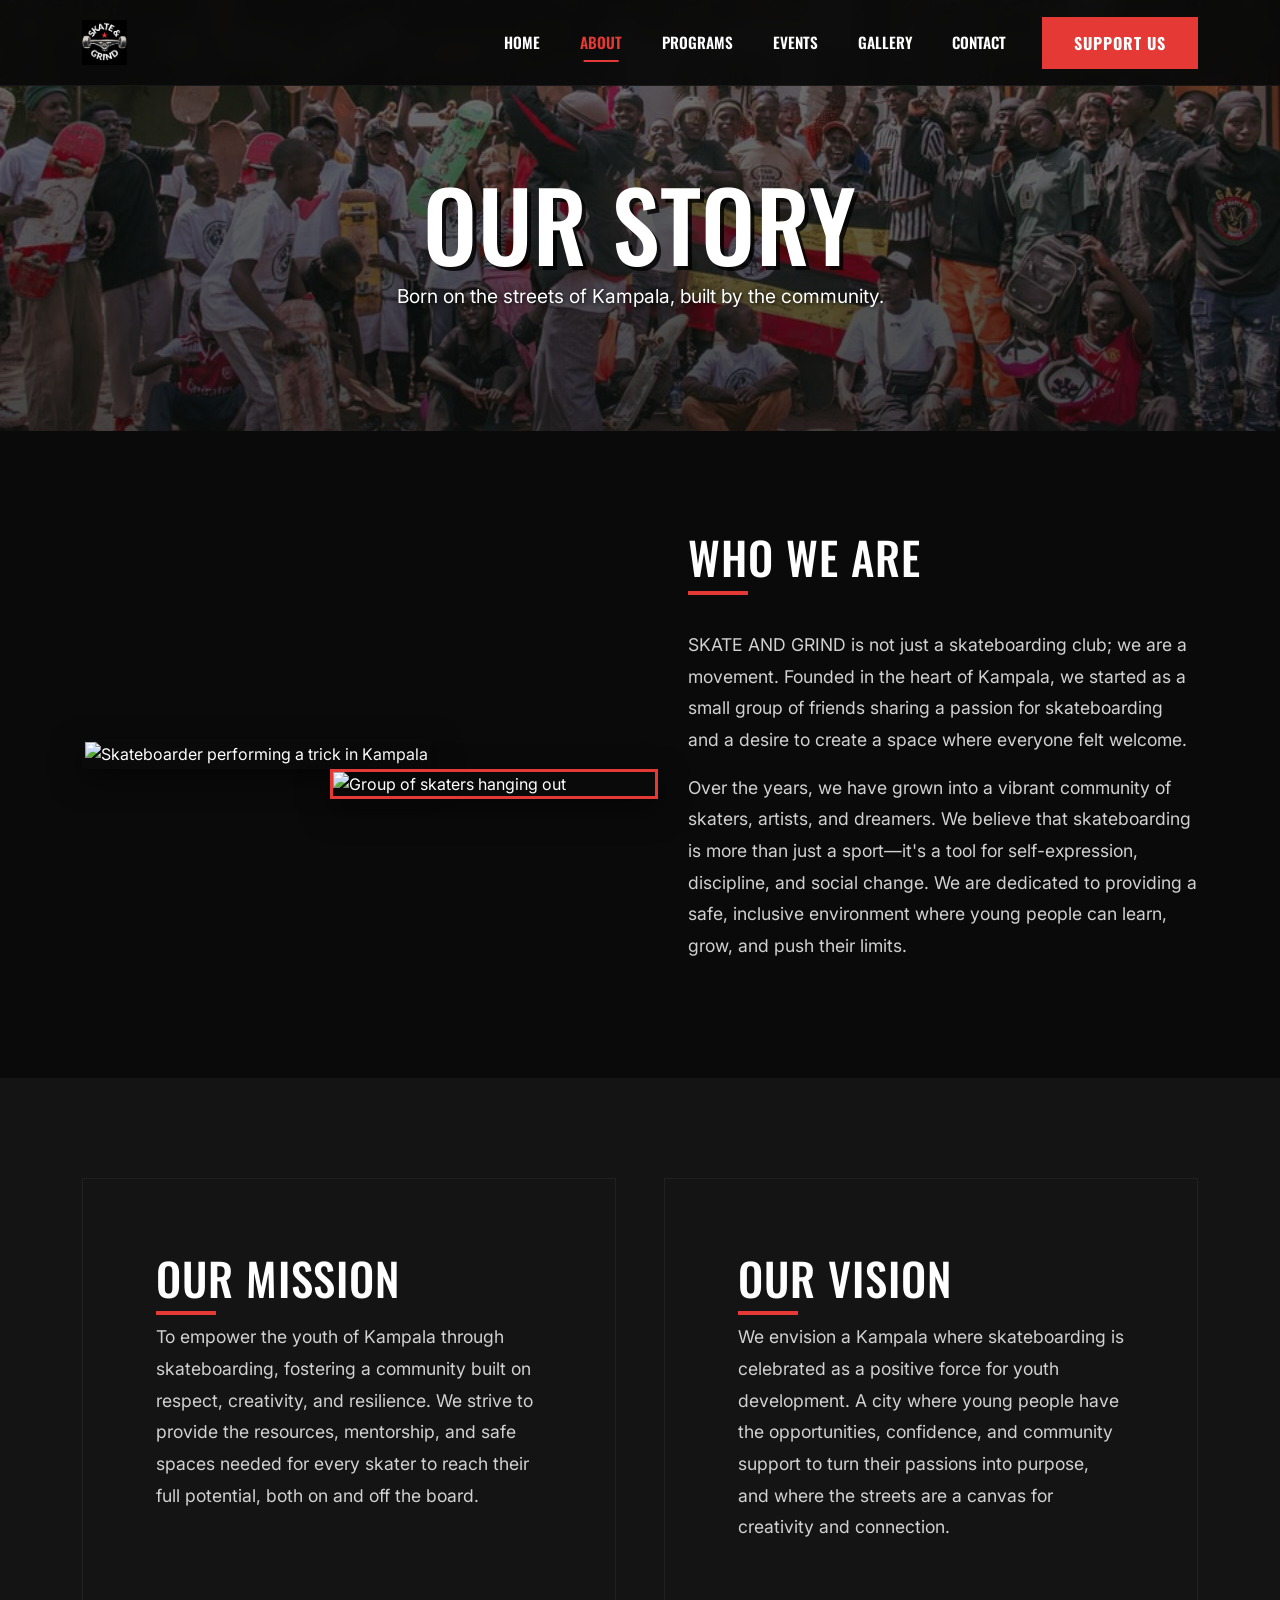
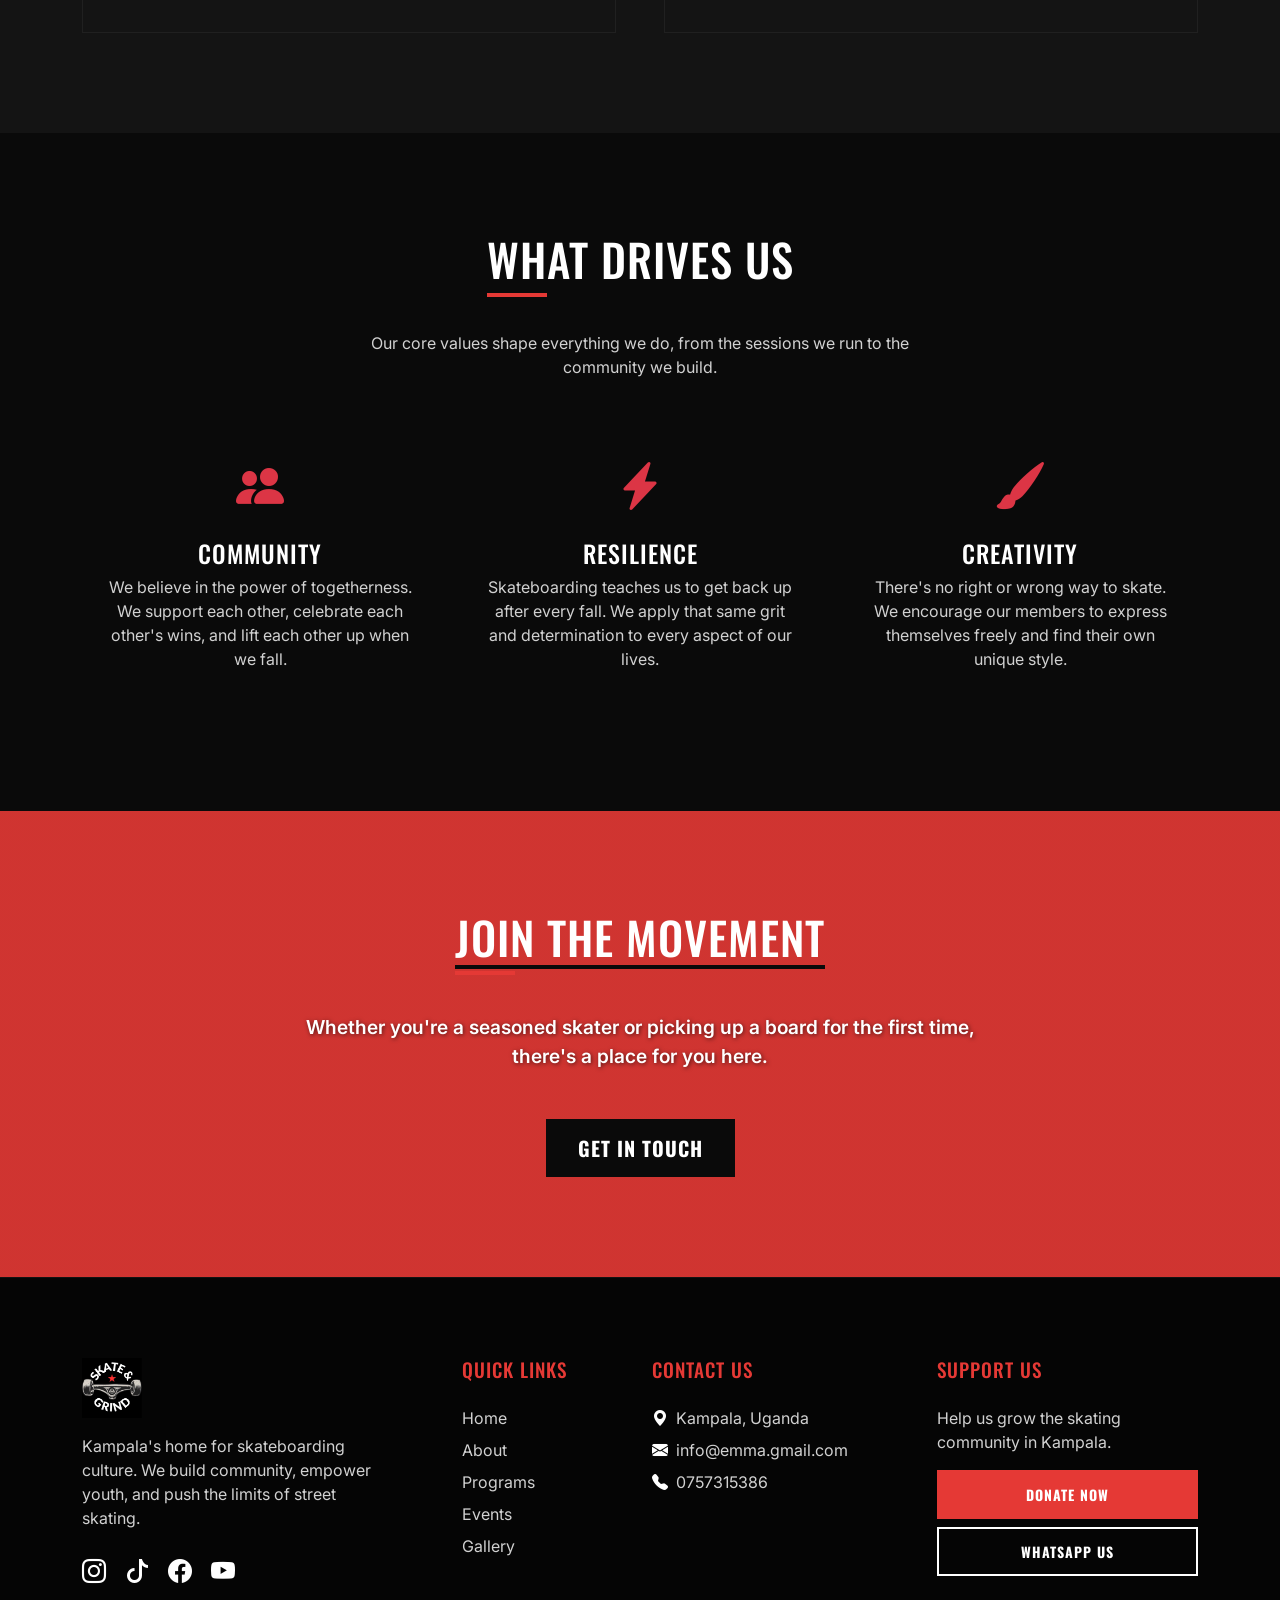
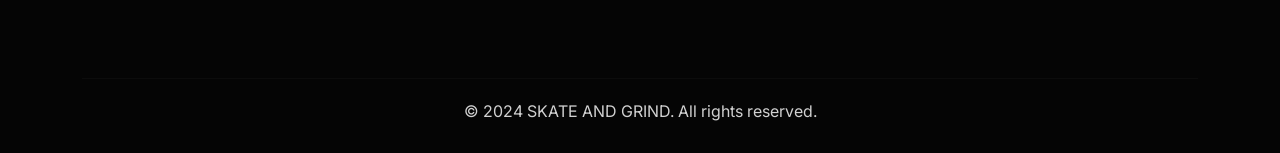
==== about.html @ 3b4def82 "Initial website upload" ====
<!DOCTYPE html>
<html lang="en">
<head>
    <meta charset="UTF-8">
    <meta name="viewport" content="width=device-width, initial-scale=1.0">
    <title>About Us | SKATE AND GRIND</title>
    <meta name="description" content="Learn about SKATE AND GRIND, Kampala's premier skateboarding organisation. Discover our story, mission, vision, and our commitment to empowering youth.">
    
    <!-- Favicon (Web Icon) -->
    <link rel="icon" type="image/png" href="images/logo.png">
    <link rel="apple-touch-icon" href="images/logo.png">
    
    <!-- Bootstrap 5 CSS -->
    <link href="https://cdn.jsdelivr.net/npm/bootstrap@5.3.0/dist/css/bootstrap.min.css" rel="stylesheet">
    <!-- Bootstrap Icons -->
    <link rel="stylesheet" href="https://cdn.jsdelivr.net/npm/bootstrap-icons@1.10.5/font/bootstrap-icons.css">
    <!-- Custom CSS -->
    <link rel="stylesheet" href="css/style.css">
</head>
<body>

    <!-- NAVIGATION BAR -->
    <nav class="navbar navbar-expand-lg fixed-top">
        <div class="container">
            <a class="navbar-brand" href="index.html">
                <img src="images/logo.png" alt="SKATE AND GRIND Logo">
            </a>
            <button class="navbar-toggler bg-light" type="button" data-bs-toggle="collapse" data-bs-target="#navbarNav">
                <span class="navbar-toggler-icon"></span>
            </button>
            <div class="collapse navbar-collapse" id="navbarNav">
                <ul class="navbar-nav ms-auto align-items-center">
                    <li class="nav-item"><a class="nav-link" href="index.html">Home</a></li>
                    <li class="nav-item"><a class="nav-link active" href="about.html">About</a></li>
                    <li class="nav-item"><a class="nav-link" href="programs.html">Programs</a></li>
                    <li class="nav-item"><a class="nav-link" href="events.html">Events</a></li>
                    <li class="nav-item"><a class="nav-link" href="gallery.html">Gallery</a></li>
                    <li class="nav-item"><a class="nav-link" href="contact.html">Contact</a></li>
                    <li class="nav-item ms-lg-3">
                        <a class="btn btn-skate" href="support.html">Support Us</a>
                    </li>
                </ul>
            </div>
        </div>
    </nav>

    <!-- PAGE HEADER -->
    <section class="section-padding" style="padding-top: 180px; padding-bottom: 120px; background: linear-gradient(rgba(10, 10, 10, 0.55), rgba(10, 10, 10, 0.75)), url('../images/hero-bg.jpg') center/cover no-repeat;">
        <div class="container text-center">
            <h1 class="hero-title" style="font-size: clamp(3rem, 8vw, 6rem); margin-bottom: 0;">Our Story</h1>
            <p class="text-white mt-3" style="font-size: 1.2rem; max-width: 700px; margin: 0 auto; text-shadow: 1px 1px 5px rgba(0,0,0,0.9);">Born on the streets of Kampala, built by the community.</p>
        </div>
    </section>

    <!-- STORY SECTION -->
    <section class="section-padding">
        <div class="container">
            <div class="row align-items-center">
                <div class="col-lg-6 mb-5 mb-lg-0 reveal-left">
                    <div class="img-collage">
                        <img src="https://images.unsplash.com/photo-1520045892732-304bc3ac5d8e?q=80&w=800&auto=format&fit=crop" alt="Skateboarder performing a trick in Kampala" class="img-fluid w-100">
                        <img src="https://images.unsplash.com/photo-1564982752979-3f7bc974d29a?q=80&w=600&auto=format&fit=crop" alt="Group of skaters hanging out" class="img-fluid img-2">
                    </div>
                </div>
                <div class="col-lg-6 ps-lg-5 mt-5 mt-lg-0 reveal-right">
                    <h2 class="section-title">Who We Are</h2>
                    <p class="text-muted mt-4" style="font-size: 1.1rem; line-height: 1.8;">
                        SKATE AND GRIND is not just a skateboarding club; we are a movement. Founded in the heart of Kampala, we started as a small group of friends sharing a passion for skateboarding and a desire to create a space where everyone felt welcome. 
                    </p>
                    <p class="text-muted" style="font-size: 1.1rem; line-height: 1.8;">
                        Over the years, we have grown into a vibrant community of skaters, artists, and dreamers. We believe that skateboarding is more than just a sport—it's a tool for self-expression, discipline, and social change. We are dedicated to providing a safe, inclusive environment where young people can learn, grow, and push their limits.
                    </p>
                </div>
            </div>
        </div>
    </section>

    <!-- MISSION & VISION -->
    <section class="section-padding" style="background-color: var(--secondary-black);">
        <div class="container">
            <div class="row g-5 stagger">
                <div class="col-md-6">
                    <div class="card skate-card h-100 p-4 p-lg-5">
                        <div class="card-body">
                            <h3 class="text-white mb-3 section-title d-inline-block">Our Mission</h3>
                            <p class="text-muted" style="font-size: 1.1rem; line-height: 1.8;">
                                To empower the youth of Kampala through skateboarding, fostering a community built on respect, creativity, and resilience. We strive to provide the resources, mentorship, and safe spaces needed for every skater to reach their full potential, both on and off the board.
                            </p>
                        </div>
                    </div>
                </div>
                <div class="col-md-6">
                    <div class="card skate-card h-100 p-4 p-lg-5">
                        <div class="card-body">
                            <h3 class="text-white mb-3 section-title d-inline-block">Our Vision</h3>
                            <p class="text-muted" style="font-size: 1.1rem; line-height: 1.8;">
                                We envision a Kampala where skateboarding is celebrated as a positive force for youth development. A city where young people have the opportunities, confidence, and community support to turn their passions into purpose, and where the streets are a canvas for creativity and connection.
                            </p>
                        </div>
                    </div>
                </div>
            </div>
        </div>
    </section>

    <!-- VALUES SECTION -->
    <section class="section-padding">
        <div class="container">
            <div class="text-center mb-5 reveal">
                <h2 class="section-title d-inline-block">What Drives Us</h2>
                <p class="text-muted mt-4 mx-auto" style="max-width: 600px;">Our core values shape everything we do, from the sessions we run to the community we build.</p>
            </div>
            <div class="row g-4 stagger">
                <div class="col-md-4 text-center">
                    <div class="p-4">
                        <i class="bi bi-people-fill text-danger" style="font-size: 3rem;"></i>
                        <h4 class="mt-3 text-white">Community</h4>
                        <p class="text-muted">We believe in the power of togetherness. We support each other, celebrate each other's wins, and lift each other up when we fall.</p>
                    </div>
                </div>
                <div class="col-md-4 text-center">
                    <div class="p-4">
                        <i class="bi bi-lightning-charge-fill text-danger" style="font-size: 3rem;"></i>
                        <h4 class="mt-3 text-white">Resilience</h4>
                        <p class="text-muted">Skateboarding teaches us to get back up after every fall. We apply that same grit and determination to every aspect of our lives.</p>
                    </div>
                </div>
                <div class="col-md-4 text-center">
                    <div class="p-4">
                        <i class="bi bi-brush-fill text-danger" style="font-size: 3rem;"></i>
                        <h4 class="mt-3 text-white">Creativity</h4>
                        <p class="text-muted">There's no right or wrong way to skate. We encourage our members to express themselves freely and find their own unique style.</p>
                    </div>
                </div>
            </div>
        </div>
    </section>

    <!-- CALL TO ACTION -->
    <section class="section-padding text-center" style="background: linear-gradient(rgba(229, 57, 53, 0.9), rgba(229, 57, 53, 0.9)), url('https://images.unsplash.com/photo-1564982752979-3f7bc974d29a?q=80&w=1920&auto=format&fit=crop') center/cover fixed no-repeat;">
        <div class="container position-relative">
            <div class="row justify-content-center">
                <div class="col-lg-8 reveal-zoom">
                    <h2 class="section-title d-inline-block text-white" style="border-bottom: 4px solid var(--primary-black);">Join the Movement</h2>
                    <p class="text-white mt-4 mb-5" style="font-size: 1.2rem; font-weight: 600; text-shadow: 1px 1px 4px rgba(0,0,0,0.6);">Whether you're a seasoned skater or picking up a board for the first time, there's a place for you here.</p>
                    <a href="contact.html" class="btn btn-skate btn-lg" style="background: var(--primary-black); border-color: var(--primary-black);">Get in Touch</a>
                </div>
            </div>
        </div>
    </section>

    <!-- FOOTER -->
    <footer>
        <div class="container">
            <div class="row">
                <div class="col-lg-4 mb-5">
                    <img src="images/logo.png" alt="SKATE AND GRIND Logo" style="max-height: 60px;" class="mb-3">
                    <p class="text-muted pe-lg-5">Kampala's home for skateboarding culture. We build community, empower youth, and push the limits of street skating.</p>
                    <div class="mt-4">
                        <a href="#" class="social-icon" aria-label="Instagram"><i class="bi bi-instagram"></i></a>
                        <a href="#" class="social-icon" aria-label="TikTok"><i class="bi bi-tiktok"></i></a>
                        <a href="#" class="social-icon" aria-label="Facebook"><i class="bi bi-facebook"></i></a>
                        <a href="#" class="social-icon" aria-label="YouTube"><i class="bi bi-youtube"></i></a>
                    </div>
                </div>
                <div class="col-lg-2 col-md-4 mb-4">
                    <h5>Quick Links</h5>
                    <ul class="list-unstyled">
                        <li class="mb-2"><a href="index.html">Home</a></li>
                        <li class="mb-2"><a href="about.html">About</a></li>
                        <li class="mb-2"><a href="programs.html">Programs</a></li>
                        <li class="mb-2"><a href="events.html">Events</a></li>
                        <li class="mb-2"><a href="gallery.html">Gallery</a></li>
                    </ul>
                </div>
                <div class="col-lg-3 col-md-4 mb-4">
                    <h5>Contact Us</h5>
                    <ul class="list-unstyled text-muted">
                        <li class="mb-2"><i class="bi bi-geo-alt-fill me-2 text-white"></i>Kampala, Uganda</li>
                        <li class="mb-2"><i class="bi bi-envelope-fill me-2 text-white"></i>info@emma.gmail.com</li>
                        <li class="mb-2"><i class="bi bi-telephone-fill me-2 text-white"></i>0757315386</li>
                    </ul>
                </div>
                <div class="col-lg-3 col-md-4 mb-4">
                    <h5>Support Us</h5>
                    <p class="text-muted">Help us grow the skating community in Kampala.</p>
                    <a href="support.html" class="btn btn-skate btn-sm w-100 mb-2">Donate Now</a>
                    <a href="https://wa.me/256757315386" class="btn btn-outline-skate btn-sm w-100" target="_blank">WhatsApp Us</a>
                </div>
            </div>
            <hr style="border-color: rgba(255,255,255,0.1); margin-top: 40px; margin-bottom: 20px;">
            <div class="text-center text-muted">
                <p class="mb-0">&copy; 2024 SKATE AND GRIND. All rights reserved.</p>
            </div>
        </div>
    </footer>

    <!-- BACK TO TOP BUTTON -->
    <button id="backToTop" aria-label="Back to top">
        <i class="bi bi-arrow-up"></i>
    </button>

    <!-- Bootstrap 5 JS Bundle -->
    <script src="https://cdn.jsdelivr.net/npm/bootstrap@5.3.0/dist/js/bootstrap.bundle.min.js"></script>
    <!-- Custom JS -->
    <script src="js/script.js"></script>
</body>
</html>
---- css/style.css ----
/* css/style.css */
@import url('https://fonts.googleapis.com/css2?family=Oswald:wght@500;700&family=Inter:wght@400;600&display=swap');

:root {
    --primary-black: #0A0A0A;
    --secondary-black: #141414;
    --primary-white: #FFFFFF;
    --accent-red: #E53935;
    --text-grey: #D1D1D1; /* Brightened from #A0A0A0 for better readability */
}

body {
    background-color: var(--primary-black);
    color: var(--primary-white);
    font-family: 'Inter', sans-serif;
    overflow-x: hidden;
    -webkit-font-smoothing: antialiased;
}

h1, h2, h3, h4, h5, h6, .display-1, .display-2 {
    font-family: 'Oswald', sans-serif;
    text-transform: uppercase;
    letter-spacing: 1px;
}

/* Navbar */
.navbar {
    background-color: rgba(10, 10, 10, 0.95);
    backdrop-filter: blur(10px);
    border-bottom: 1px solid rgba(255, 255, 255, 0.05);
    transition: all 0.3s ease;
    padding: 15px 0;
}
.navbar-brand img {
    max-height: 45px;
}
.nav-link {
    color: var(--primary-white) !important;
    font-weight: 600;
    text-transform: uppercase;
    font-family: 'Oswald', sans-serif;
    margin: 0 12px;
    font-size: 0.95rem;
    transition: color 0.3s ease;
}
.nav-link:hover, .nav-link.active {
    color: var(--accent-red) !important;
}

/* Buttons */
.btn-skate {
    background-color: var(--accent-red);
    color: var(--primary-white);
    font-family: 'Oswald', sans-serif;
    text-transform: uppercase;
    font-weight: 700;
    padding: 12px 30px;
    border-radius: 0;
    border: 2px solid var(--accent-red);
    transition: all 0.3s ease;
    letter-spacing: 1px;
}
.btn-skate:hover {
    background-color: transparent;
    color: var(--accent-red);
    transform: translateY(-2px);
}
.btn-outline-skate {
    background-color: transparent;
    color: var(--primary-white);
    border: 2px solid var(--primary-white);
    font-family: 'Oswald', sans-serif;
    text-transform: uppercase;
    font-weight: 700;
    padding: 12px 30px;
    border-radius: 0;
    transition: all 0.3s ease;
    letter-spacing: 1px;
}
.btn-outline-skate:hover {
    background-color: var(--primary-white);
    color: var(--primary-black);
    transform: translateY(-2px);
}

/* Hero Section */
.hero-section {
    min-height: 100vh;
    display: flex;
    align-items: center;
    position: relative;
    /* ✅ New — balanced, image shows through */
    background: linear-gradient(rgba(10, 10, 10, 0.55), rgba(10, 10, 10, 0.75)), url('../images/hero-bg.jpg') center/cover no-repeat;
    padding-top: 80px;
}
.hero-title {
    font-size: clamp(3.5rem, 12vw, 9rem);
    line-height: 0.9;
    margin-bottom: 20px;
    text-shadow: 4px 4px 0px rgba(0, 0, 0, 0.8); /* Stronger shadow */
}
.hero-title span {
    color: var(--accent-red);
    -webkit-text-stroke: 2px var(--primary-white);
}
.hero-section p {
    text-shadow: 1px 1px 5px rgba(0, 0, 0, 0.9); /* Added shadow for readability */
}

/* Marquee Ticker */
.marquee {
    background-color: var(--accent-red);
    color: var(--primary-white);
    padding: 15px 0;
    overflow: hidden;
    white-space: nowrap;
    font-family: 'Oswald', sans-serif;
    font-size: 1.5rem;
    text-transform: uppercase;
    font-weight: 700;
    border-top: 2px solid var(--primary-white);
    border-bottom: 2px solid var(--primary-white);
}
.marquee-content {
    display: inline-block;
    animation: marquee 20s linear infinite;
}
.marquee-content span {
    margin: 0 30px;
}
@keyframes marquee {
    0% { transform: translateX(0); }
    100% { transform: translateX(-50%); }
}

/* Section Styling */
.section-padding {
    padding: 100px 0;
}
.section-title {
    font-size: 2.8rem;
    margin-bottom: 20px;
    position: relative;
    display: inline-block;
}
.section-title::after {
    content: '';
    position: absolute;
    bottom: -10px;
    left: 0;
    width: 60px;
    height: 4px;
    background-color: var(--accent-red);
}

/* Override Bootstrap's default muted text for better contrast on dark backgrounds */
.text-muted {
    color: var(--text-grey) !important;
}

/* Cards */
.skate-card {
    background-color: var(--secondary-black);
    border: 1px solid rgba(255, 255, 255, 0.05);
    border-radius: 0;
    transition: all 0.3s ease;
    height: 100%;
    overflow: hidden;
}
.skate-card:hover {
    transform: translateY(-8px);
    border-color: var(--accent-red);
    box-shadow: 0 10px 30px rgba(229, 57, 53, 0.15);
}
.skate-card img {
    border-radius: 0;
    height: 250px;
    object-fit: cover;
    transition: transform 0.5s ease;
}
.skate-card:hover img {
    transform: scale(1.05);
}
.skate-card .card-body {
    padding: 25px;
}

/* Image Collage */
.img-collage {
    position: relative;
}
.img-collage img {
    border: 3px solid var(--primary-black);
    box-shadow: 0 10px 30px rgba(0,0,0,0.5);
}
.img-collage .img-2 {
    position: absolute;
    bottom: -30px;
    right: -30px;
    width: 60%;
    border: 3px solid var(--accent-red);
}

/* Footer */
footer {
    background-color: #050505;
    padding: 80px 0 30px;
    border-top: 1px solid rgba(255, 255, 255, 0.05);
}
footer h5 {
    color: var(--accent-red);
    margin-bottom: 25px;
    font-size: 1.2rem;
}
footer a {
    color: var(--text-grey);
    text-decoration: none;
    transition: color 0.3s ease;
}
footer a:hover {
    color: var(--accent-red);
}
.social-icon {
    font-size: 1.5rem;
    margin-right: 15px;
    color: var(--primary-white);
    transition: all 0.3s ease;
    display: inline-block;
}
.social-icon:hover {
    color: var(--accent-red);
    transform: translateY(-3px);
}

/* Animations */
.fade-in-up {
    animation: fadeInUp 1s ease forwards;
    opacity: 0;
    transform: translateY(30px);
}
@keyframes fadeInUp {
    to {
        opacity: 1;
        transform: translateY(0);
    }
}

/* Mobile Responsiveness for Image Collage */
@media (max-width: 767.98px) {
    .img-collage .img-2 {
        position: relative;
        bottom: auto;
        right: auto;
        width: 100%;
        margin-top: 15px;
        border: 3px solid var(--accent-red);
    }
    .img-collage img {
        margin-bottom: 0;
    }
}

/* Gallery Grid */
.gallery-item {
    position: relative;
    overflow: hidden;
    cursor: pointer;
    border: 1px solid rgba(255, 255, 255, 0.05);
}
.gallery-item img {
    width: 100%;
    height: 300px;
    object-fit: cover;
    transition: transform 0.5s ease;
}
.gallery-item:hover img {
    transform: scale(1.08);
}
.gallery-overlay {
    position: absolute;
    top: 0;
    left: 0;
    width: 100%;
    height: 100%;
    background: linear-gradient(to top, rgba(0,0,0,0.9) 0%, rgba(0,0,0,0) 60%);
    opacity: 0;
    transition: opacity 0.3s ease;
    display: flex;
    align-items: flex-end;
    padding: 20px;
}
.gallery-item:hover .gallery-overlay {
    opacity: 1;
}
.gallery-overlay h5 {
    color: var(--primary-white);
    margin: 0;
    transform: translateY(10px);
    transition: transform 0.3s ease;
}
.gallery-item:hover .gallery-overlay h5 {
    transform: translateY(0);
}

/* Enhanced Lightbox */
#lightboxModal .modal-content {
    background-color: rgba(10, 10, 10, 0.95);
    border: none;
}
#lightboxModal .modal-body {
    display: flex;
    align-items: center;
    justify-content: center;
    min-height: 80vh;
    padding: 20px;
}
#lightboxImage {
    max-width: 100%;
    max-height: 80vh;
    object-fit: contain; /* Prevents stretching or cropping */
    box-shadow: 0 10px 30px rgba(0,0,0,0.8);
    border: 1px solid rgba(255, 255, 255, 0.1);
}
.lightbox-nav-btn {
    background-color: var(--accent-red);
    color: white;
    border: none;
    width: 50px;
    height: 50px;
    border-radius: 50%;
    display: flex;
    align-items: center;
    justify-content: center;
    font-size: 1.5rem;
    cursor: pointer;
    transition: all 0.3s ease;
    position: absolute;
    top: 50%;
    transform: translateY(-50%);
    z-index: 10;
}
.lightbox-nav-btn:hover {
    background-color: white;
    color: var(--accent-red);
}
.lightbox-prev { left: 20px; }
.lightbox-next { right: 20px; }
.lightbox-counter {
    position: absolute;
    bottom: 20px;
    left: 50%;
    transform: translateX(-50%);
    color: white;
    font-family: 'Oswald', sans-serif;
    font-size: 1.2rem;
    background: rgba(0,0,0,0.6);
    padding: 5px 15px;
    border-radius: 20px;
    letter-spacing: 1px;
}
@media (max-width: 768px) {
    .lightbox-nav-btn { width: 40px; height: 40px; font-size: 1.2rem; }
    .lightbox-prev { left: 5px; }
    .lightbox-next { right: 5px; }
}

/* ===== CUSTOM LIGHTBOX (Mobile-First) ===== */
.custom-lightbox {
    position: fixed;
    top: 0;
    left: 0;
    width: 100%;
    height: 100%;
    background: rgba(5, 5, 5, 0.97);
    z-index: 9999;
    display: none;
    align-items: center;
    justify-content: center;
    flex-direction: column;
    padding: 20px;
    opacity: 0;
    transition: opacity 0.25s ease;
    touch-action: pan-y;
}
.custom-lightbox.active {
    display: flex;
    opacity: 1;
}
.custom-lightbox img {
    max-width: 95%;
    max-height: 75vh;
    object-fit: contain;
    box-shadow: 0 10px 40px rgba(0, 0, 0, 0.8);
    transition: opacity 0.3s ease;
    user-select: none;
    -webkit-user-drag: none;
}
.custom-lightbox.loading img {
    opacity: 0.3;
}
.lightbox-spinner {
    position: absolute;
    top: 50%;
    left: 50%;
    transform: translate(-50%, -50%);
    width: 40px;
    height: 40px;
    border: 3px solid rgba(255, 255, 255, 0.2);
    border-top-color: var(--accent-red);
    border-radius: 50%;
    animation: spin 0.8s linear infinite;
    display: none;
}
.custom-lightbox.loading .lightbox-spinner {
    display: block;
}
@keyframes spin {
    to { transform: translate(-50%, -50%) rotate(360deg); }
}
.lightbox-close {
    position: absolute;
    top: 15px;
    right: 15px;
    background: var(--accent-red);
    color: white;
    border: none;
    width: 42px;
    height: 42px;
    font-size: 1.6rem;
    line-height: 1;
    cursor: pointer;
    z-index: 10001;
    display: flex;
    align-items: center;
    justify-content: center;
    transition: background 0.2s;
}
.lightbox-close:hover {
    background: white;
    color: var(--accent-red);
}
.custom-lightbox .lightbox-nav-btn {
    position: absolute;
    top: 50%;
    transform: translateY(-50%);
    background: var(--accent-red);
    color: white;
    border: none;
    width: 45px;
    height: 45px;
    font-size: 1.4rem;
    cursor: pointer;
    z-index: 10000;
    display: flex;
    align-items: center;
    justify-content: center;
    transition: background 0.2s;
}
.custom-lightbox .lightbox-nav-btn:hover {
    background: white;
    color: var(--accent-red);
}
.custom-lightbox .lightbox-prev { left: 10px; }
.custom-lightbox .lightbox-next { right: 10px; }
.lightbox-info {
    position: absolute;
    bottom: 20px;
    left: 0;
    width: 100%;
    text-align: center;
    padding: 0 60px;
    pointer-events: none;
}
.lightbox-info h5 {
    color: white;
    font-family: 'Oswald', sans-serif;
    text-transform: uppercase;
    letter-spacing: 1px;
    margin: 0 0 5px;
    font-size: 1.1rem;
}
.lightbox-counter-text {
    color: var(--accent-red);
    font-family: 'Oswald', sans-serif;
    font-size: 0.9rem;
    letter-spacing: 2px;
}

/* Small phone tweaks */
@media (max-width: 576px) {
    .custom-lightbox img {
        max-width: 100%;
        max-height: 70vh;
    }
    .custom-lightbox .lightbox-nav-btn {
        width: 38px;
        height: 38px;
        font-size: 1.1rem;
    }
    .custom-lightbox .lightbox-prev { left: 5px; }
    .custom-lightbox .lightbox-next { right: 5px; }
    .lightbox-info { bottom: 10px; padding: 0 50px; }
    .lightbox-info h5 { font-size: 0.95rem; }
}

/* ===== GLOBAL OVERFLOW FIX ===== */
html {
    overflow-x: hidden;
    scroll-behavior: smooth;
}
body {
    overflow-x: hidden;
    width: 100%;
    position: relative;
}
img, video, iframe {
    max-width: 100%;
    height: auto;
}

/* Fix the About page image collage on mobile */
@media (max-width: 991.98px) {
    .img-collage {
        margin-bottom: 40px;
        padding-right: 20px;
    }
    .img-collage .img-2 {
        position: relative;
        bottom: auto;
        right: auto;
        width: 100%;
        margin-top: 15px;
        border: 3px solid var(--accent-red);
    }
}

/* Prevent huge hero titles from overflowing on tiny phones */
@media (max-width: 400px) {
    .hero-title {
        font-size: 2.5rem !important;
        word-break: break-word;
    }
    .section-title {
        font-size: 1.8rem;
    }
}

/* Make sure the section title underline doesn't push the layout */
.section-title {
    max-width: 100%;
    word-wrap: break-word;
}

/* Prevent the fixed CTA section backgrounds from overflowing */
.section-padding {
    overflow: hidden;
}

/* ============ SCROLL REVEAL ANIMATIONS ============ */
.reveal {
    opacity: 0;
    transform: translateY(40px);
    transition: opacity 0.8s cubic-bezier(0.25, 0.46, 0.45, 0.94),
                transform 0.8s cubic-bezier(0.25, 0.46, 0.45, 0.94);
    will-change: opacity, transform;
}
.reveal-left {
    opacity: 0;
    transform: translateX(-60px);
    transition: opacity 0.9s ease, transform 0.9s ease;
}
.reveal-right {
    opacity: 0;
    transform: translateX(60px);
    transition: opacity 0.9s ease, transform 0.9s ease;
}
.reveal-zoom {
    opacity: 0;
    transform: scale(0.85);
    transition: opacity 0.8s ease, transform 0.8s ease;
}
.reveal.revealed,
.reveal-left.revealed,
.reveal-right.revealed,
.reveal-zoom.revealed {
    opacity: 1;
    transform: translate(0, 0) scale(1);
}

/* Staggered children */
.stagger > * {
    opacity: 0;
    transform: translateY(30px);
    transition: opacity 0.7s ease, transform 0.7s ease;
}
.stagger.revealed > * {
    opacity: 1;
    transform: translateY(0);
}
.stagger.revealed > *:nth-child(1) { transition-delay: 0.1s; }
.stagger.revealed > *:nth-child(2) { transition-delay: 0.25s; }
.stagger.revealed > *:nth-child(3) { transition-delay: 0.4s; }
.stagger.revealed > *:nth-child(4) { transition-delay: 0.55s; }
.stagger.revealed > *:nth-child(5) { transition-delay: 0.7s; }
.stagger.revealed > *:nth-child(6) { transition-delay: 0.85s; }

/* ============ HERO LOAD ANIMATION ============ */
.hero-section .hero-title {
    opacity: 0;
    transform: translateY(40px);
    animation: heroIn 1s cubic-bezier(0.19, 1, 0.22, 1) 0.2s forwards;
}
.hero-section p {
    opacity: 0;
    transform: translateY(30px);
    animation: heroIn 1s cubic-bezier(0.19, 1, 0.22, 1) 0.5s forwards;
}
.hero-section .d-flex {
    opacity: 0;
    transform: translateY(20px);
    animation: heroIn 1s cubic-bezier(0.19, 1, 0.22, 1) 0.8s forwards;
}
@keyframes heroIn {
    to { opacity: 1; transform: translateY(0); }
}

/* ============ BUTTON SHINE EFFECT ============ */
.btn-skate {
    position: relative;
    overflow: hidden;
}
.btn-skate::after {
    content: '';
    position: absolute;
    top: 0;
    left: -100%;
    width: 100%;
    height: 100%;
    background: linear-gradient(120deg, transparent, rgba(255,255,255,0.4), transparent);
    transition: left 0.6s ease;
}
.btn-skate:hover::after {
    left: 100%;
}

/* ============ SECTION TITLE UNDERLINE ANIMATION ============ */
.section-title::after {
    transition: width 0.6s cubic-bezier(0.25, 0.46, 0.45, 0.94);
    width: 0;
}
.section-title.revealed::after,
.section-title:hover::after {
    width: 60px;
}

/* ============ CARD ENHANCED HOVER ============ */
.skate-card {
    transition: transform 0.4s cubic-bezier(0.25, 0.46, 0.45, 0.94),
                border-color 0.3s ease,
                box-shadow 0.4s ease;
}
.skate-card::before {
    content: '';
    position: absolute;
    top: 0;
    left: 0;
    width: 100%;
    height: 3px;
    background: var(--accent-red);
    transform: scaleX(0);
    transform-origin: left;
    transition: transform 0.4s ease;
}
.skate-card {
    position: relative;
}
.skate-card:hover::before {
    transform: scaleX(1);
}

/* ============ IMAGE COLLAGE FLOAT ============ */
.img-collage img:first-child {
    animation: floatY 6s ease-in-out infinite;
}
.img-collage .img-2 {
    animation: floatY 6s ease-in-out infinite 1s;
}
@keyframes floatY {
    0%, 100% { transform: translateY(0); }
    50% { transform: translateY(-10px); }
}

/* ============ BACK TO TOP BUTTON ============ */
#backToTop {
    position: fixed;
    bottom: 30px;
    right: 30px;
    width: 50px;
    height: 50px;
    background: var(--accent-red);
    color: white;
    border: none;
    font-size: 1.4rem;
    cursor: pointer;
    z-index: 998;
    display: flex;
    align-items: center;
    justify-content: center;
    opacity: 0;
    visibility: hidden;
    transform: translateY(20px);
    transition: all 0.4s ease;
    box-shadow: 0 6px 20px rgba(229, 57, 53, 0.5);
}
#backToTop.show {
    opacity: 1;
    visibility: visible;
    transform: translateY(0);
}
#backToTop:hover {
    background: white;
    color: var(--accent-red);
    transform: translateY(-4px);
}
@media (max-width: 576px) {
    #backToTop {
        bottom: 15px;
        right: 15px;
        width: 42px;
        height: 42px;
        font-size: 1.1rem;
    }
}

/* ============ NAVBAR LINK UNDERLINE ============ */
.navbar .nav-link {
    position: relative;
}
.navbar .nav-link::after {
    content: '';
    position: absolute;
    bottom: 0;
    left: 50%;
    width: 0;
    height: 2px;
    background: var(--accent-red);
    transition: all 0.3s ease;
    transform: translateX(-50%);
}
.navbar .nav-link:hover::after,
.navbar .nav-link.active::after {
    width: 60%;
}

/* ============ MARQUEE PAUSE ON HOVER ============ */
.marquee:hover .marquee-content {
    animation-play-state: paused;
}

/* ============ REDUCED MOTION SUPPORT ============ */
@media (prefers-reduced-motion: reduce) {
    *, *::before, *::after {
        animation-duration: 0.01ms !important;
        animation-iteration-count: 1 !important;
        transition-duration: 0.01ms !important;
    }
    .reveal, .reveal-left, .reveal-right, .reveal-zoom {
        opacity: 1 !important;
        transform: none !important;
    }
}
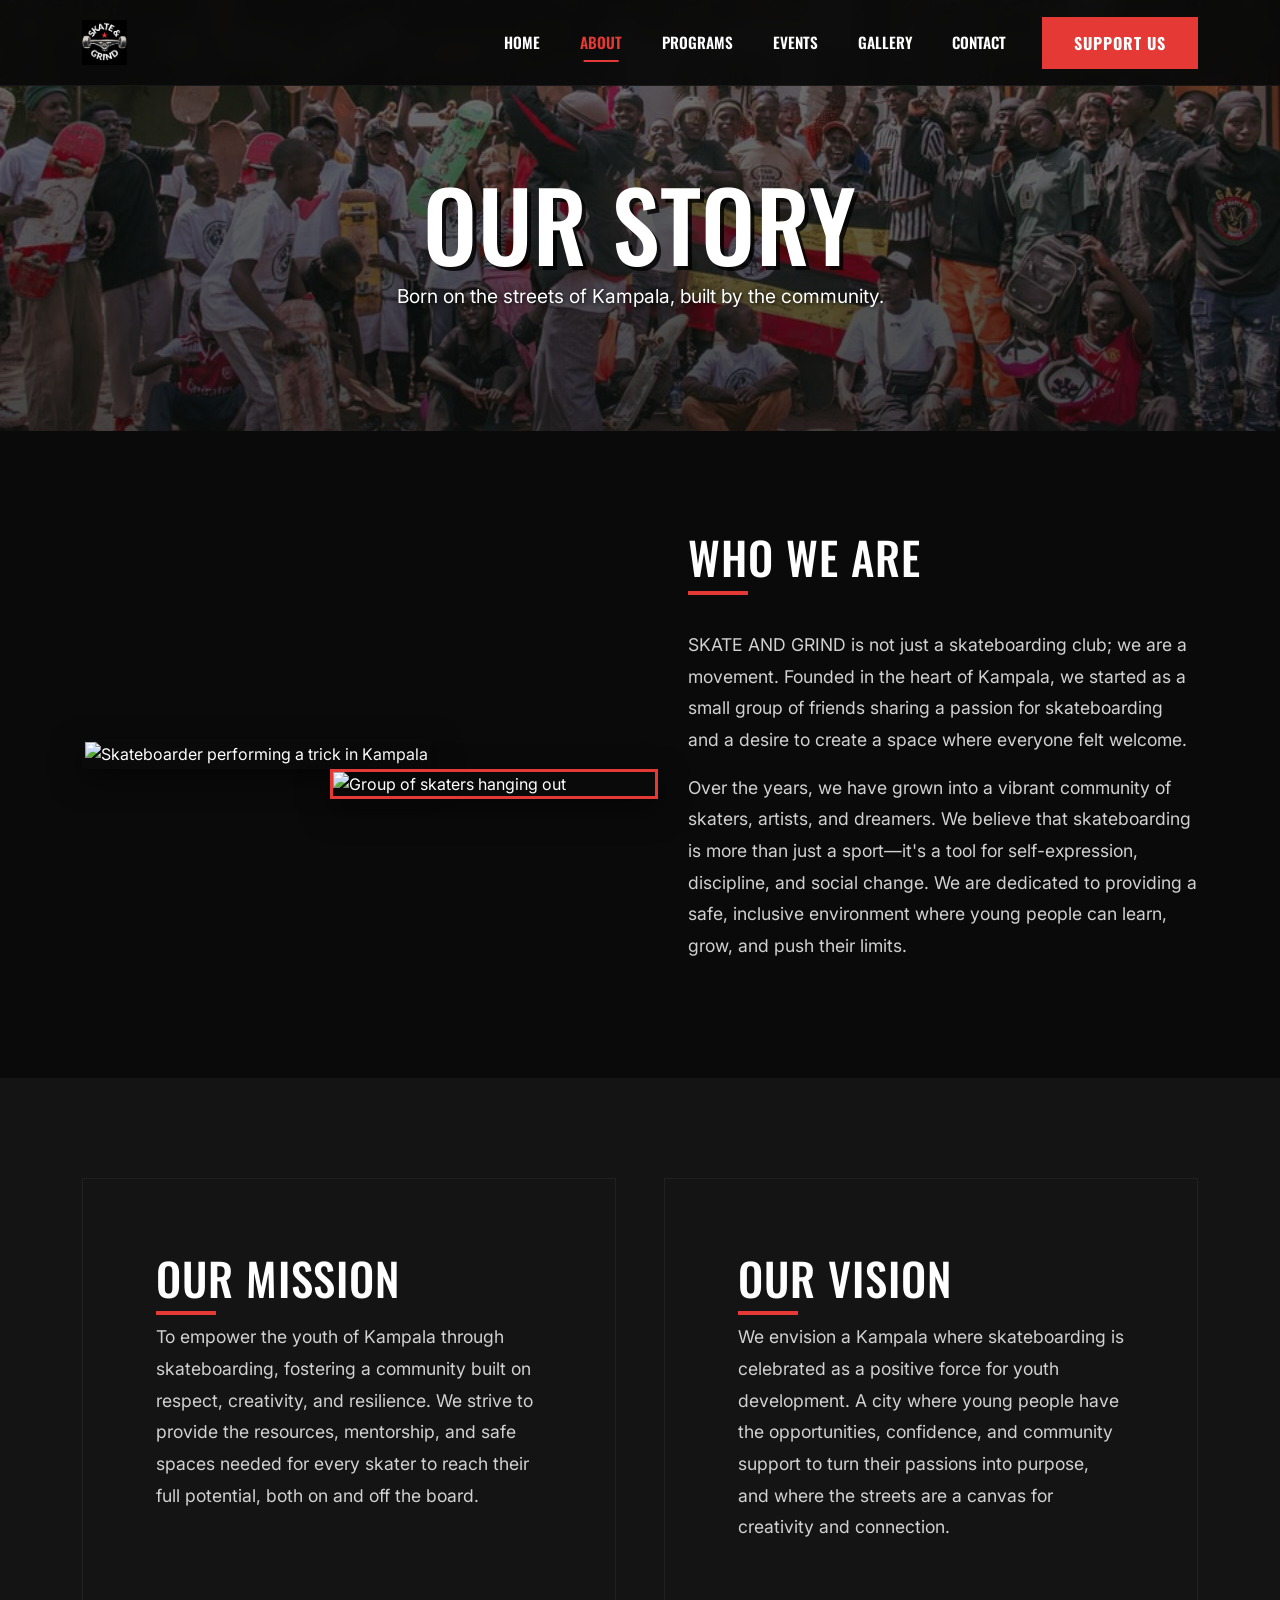
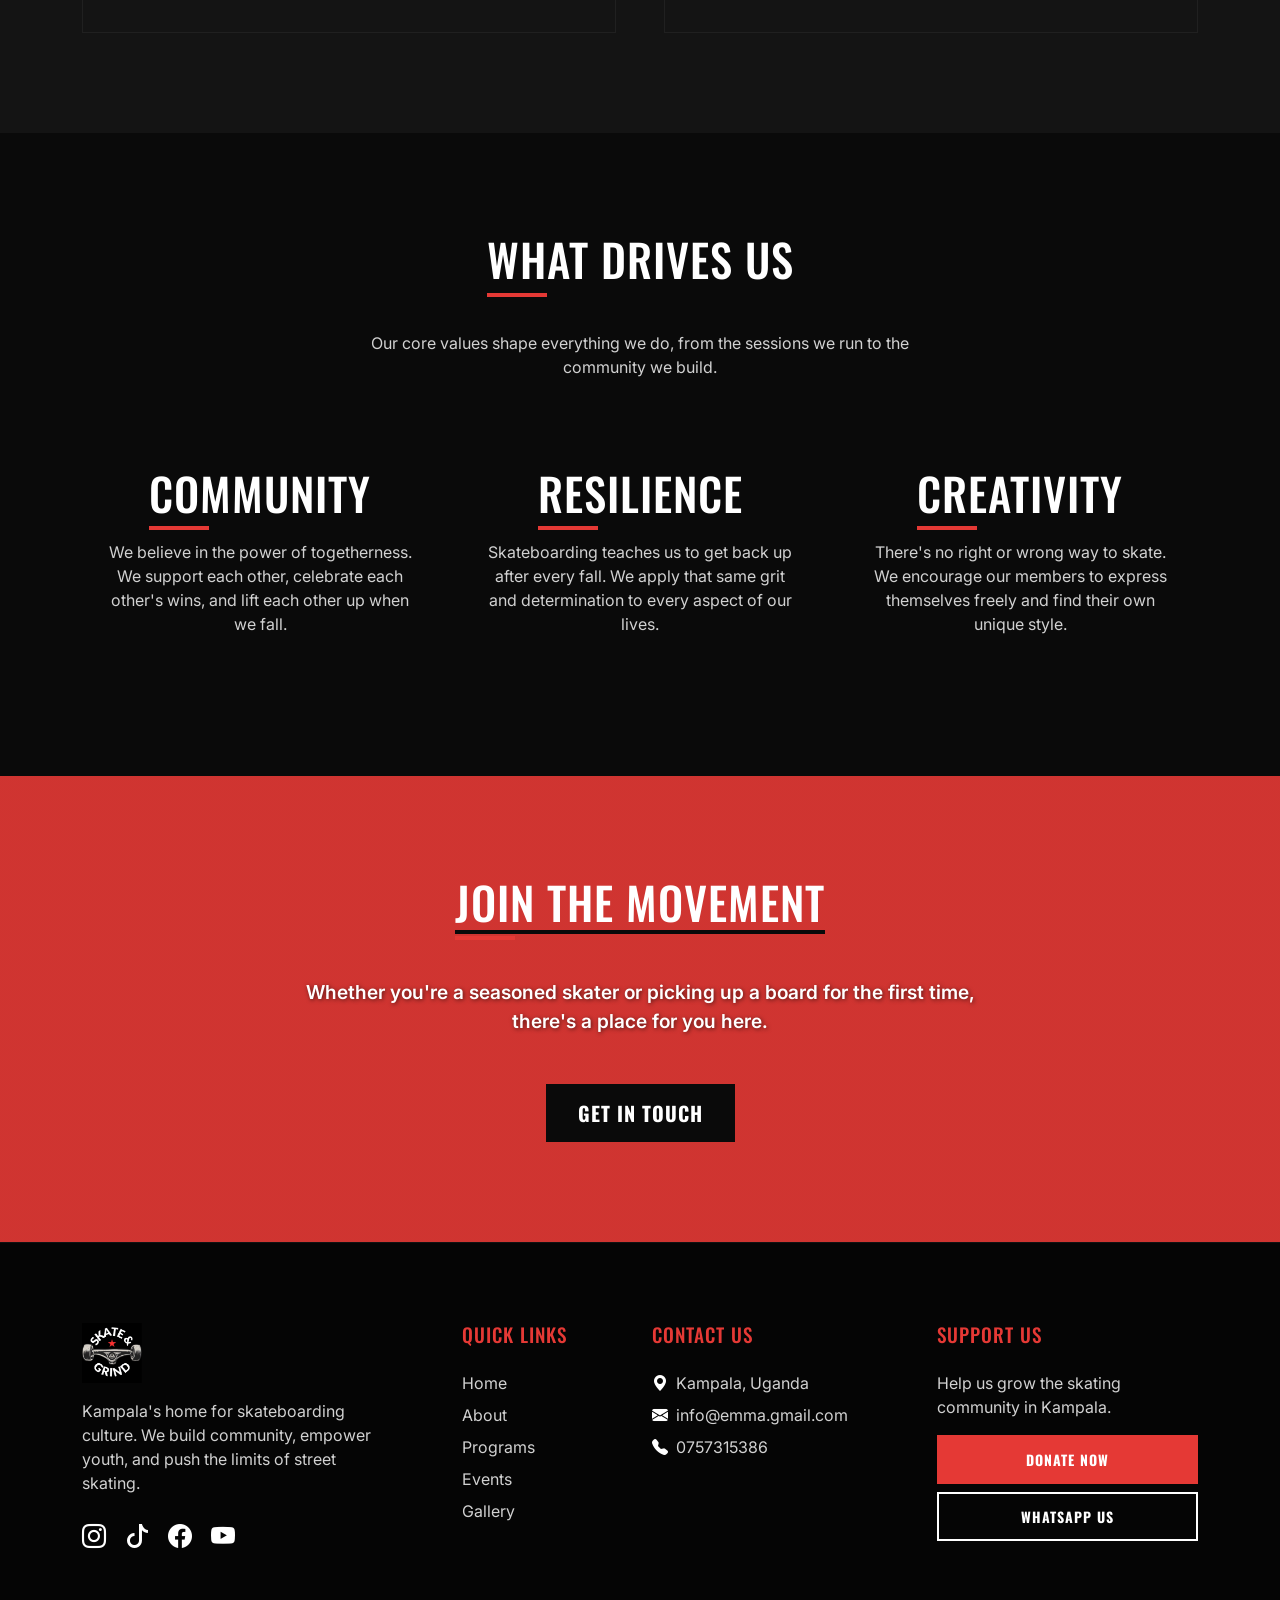
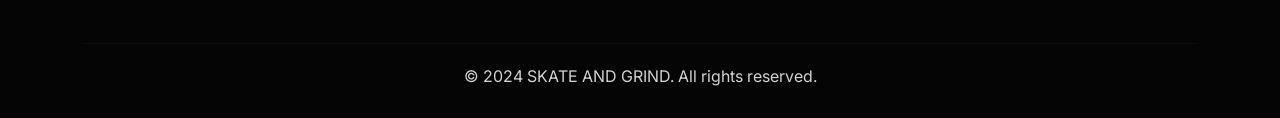
==== commit 2f09e4f8: "look cool" ====
--- a/about.html
+++ b/about.html
@@ -45,7 +45,7 @@
     </nav>
 
     <!-- PAGE HEADER -->
-    <section class="section-padding" style="padding-top: 180px; padding-bottom: 120px; background: linear-gradient(rgba(10, 10, 10, 0.55), rgba(10, 10, 10, 0.75)), url('../images/hero-bg.jpg') center/cover no-repeat;">
+    <section class="section-padding" style="padding-top: 180px; padding-bottom: 120px; background: linear-gradient(rgba(10, 10, 10, 0.55), rgba(10, 10, 10, 0.75)), url('images/hero-bg.jpg') center/cover no-repeat;">
         <div class="container text-center">
             <h1 class="hero-title" style="font-size: clamp(3rem, 8vw, 6rem); margin-bottom: 0;">Our Story</h1>
             <p class="text-white mt-3" style="font-size: 1.2rem; max-width: 700px; margin: 0 auto; text-shadow: 1px 1px 5px rgba(0,0,0,0.9);">Born on the streets of Kampala, built by the community.</p>
@@ -113,22 +113,19 @@
             <div class="row g-4 stagger">
                 <div class="col-md-4 text-center">
                     <div class="p-4">
-                        <i class="bi bi-people-fill text-danger" style="font-size: 3rem;"></i>
-                        <h4 class="mt-3 text-white">Community</h4>
+                        <h4 class="mt-3 text-white section-title d-inline-block">Community</h4>
                         <p class="text-muted">We believe in the power of togetherness. We support each other, celebrate each other's wins, and lift each other up when we fall.</p>
                     </div>
                 </div>
                 <div class="col-md-4 text-center">
                     <div class="p-4">
-                        <i class="bi bi-lightning-charge-fill text-danger" style="font-size: 3rem;"></i>
-                        <h4 class="mt-3 text-white">Resilience</h4>
+                        <h4 class="mt-3 text-white section-title d-inline-block">Resilience</h4>
                         <p class="text-muted">Skateboarding teaches us to get back up after every fall. We apply that same grit and determination to every aspect of our lives.</p>
                     </div>
                 </div>
                 <div class="col-md-4 text-center">
                     <div class="p-4">
-                        <i class="bi bi-brush-fill text-danger" style="font-size: 3rem;"></i>
-                        <h4 class="mt-3 text-white">Creativity</h4>
+                        <h4 class="mt-3 text-white section-title d-inline-block">Creativity</h4>
                         <p class="text-muted">There's no right or wrong way to skate. We encourage our members to express themselves freely and find their own unique style.</p>
                     </div>
                 </div>
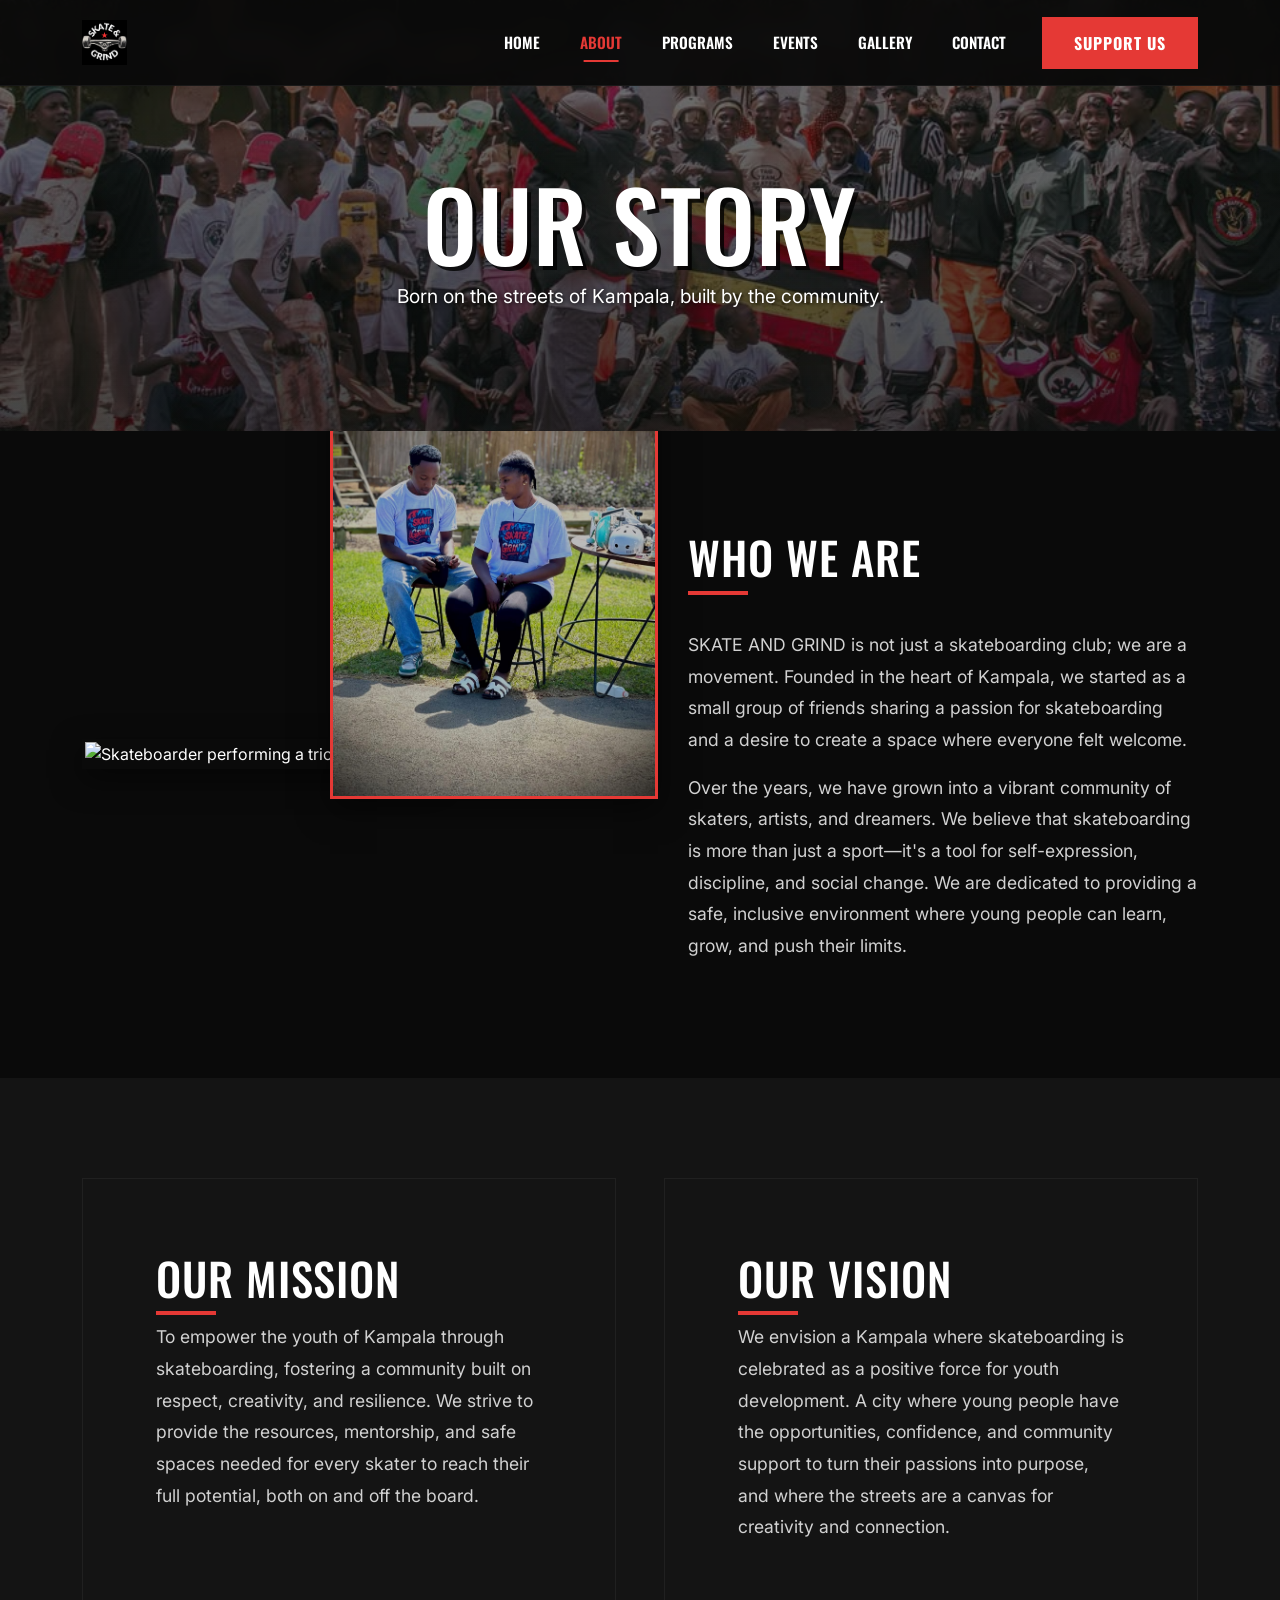
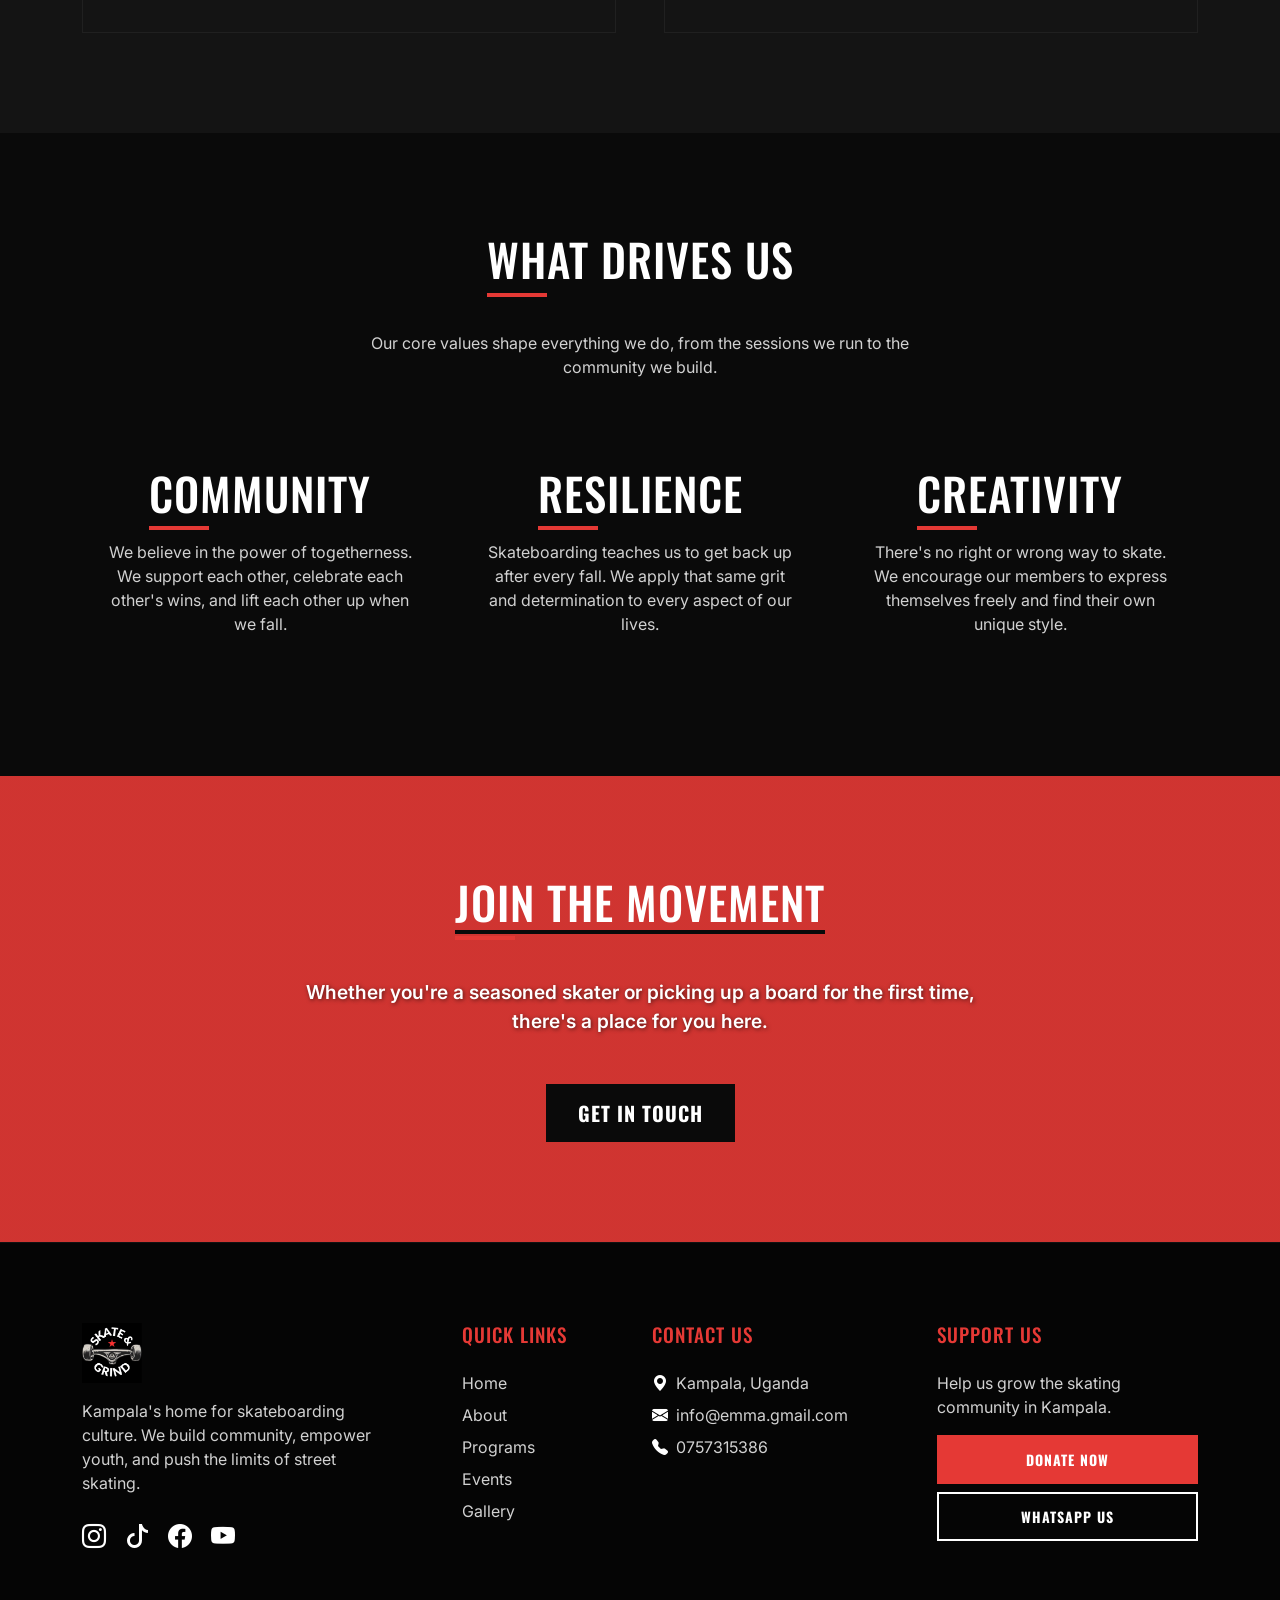
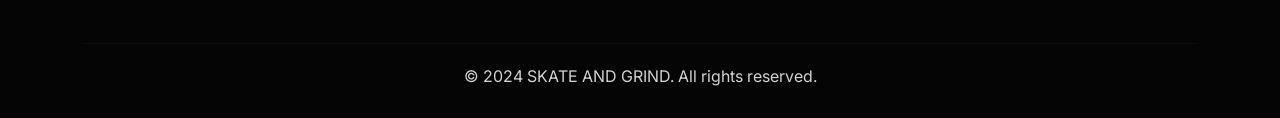
==== commit 7fbbde9c: "add images" ====
--- a/about.html
+++ b/about.html
@@ -59,7 +59,7 @@
                 <div class="col-lg-6 mb-5 mb-lg-0 reveal-left">
                     <div class="img-collage">
                         <img src="https://images.unsplash.com/photo-1520045892732-304bc3ac5d8e?q=80&w=800&auto=format&fit=crop" alt="Skateboarder performing a trick in Kampala" class="img-fluid w-100">
-                        <img src="https://images.unsplash.com/photo-1564982752979-3f7bc974d29a?q=80&w=600&auto=format&fit=crop" alt="Group of skaters hanging out" class="img-fluid img-2">
+                        <img src="images/IMG_2981.JPG.jpeg" alt="Group of skaters hanging out" class="img-fluid img-2">
                     </div>
                 </div>
                 <div class="col-lg-6 ps-lg-5 mt-5 mt-lg-0 reveal-right">
--- a/css/style.css
+++ b/css/style.css
@@ -172,9 +172,16 @@
     border-color: var(--accent-red);
     box-shadow: 0 10px 30px rgba(229, 57, 53, 0.15);
 }
+/* .skate-card img {
+    border-radius: 0;
+    height: 250px;
+    object-fit: cover;
+    transition: transform 0.5s ease;
+} */
+
 .skate-card img {
     border-radius: 0;
-    height: 250px;
+    height: 380px;
     object-fit: cover;
     transition: transform 0.5s ease;
 }
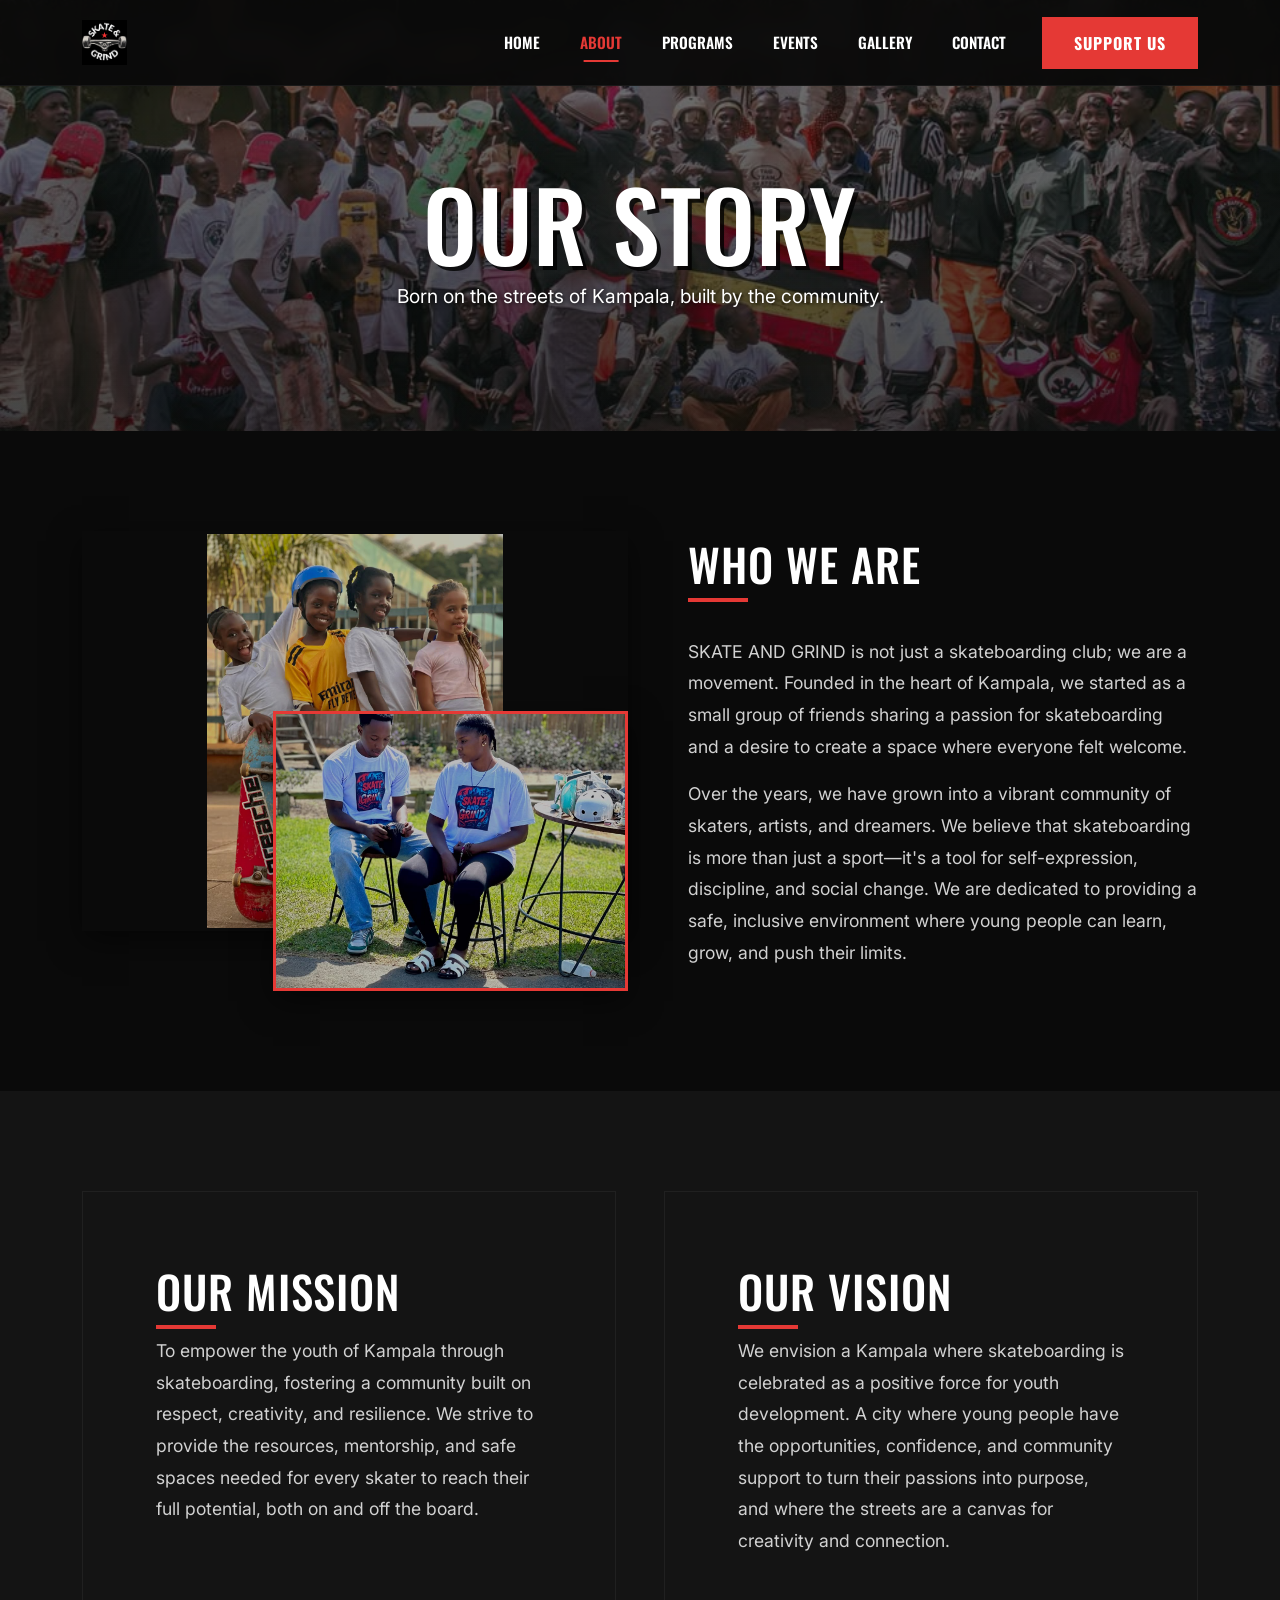
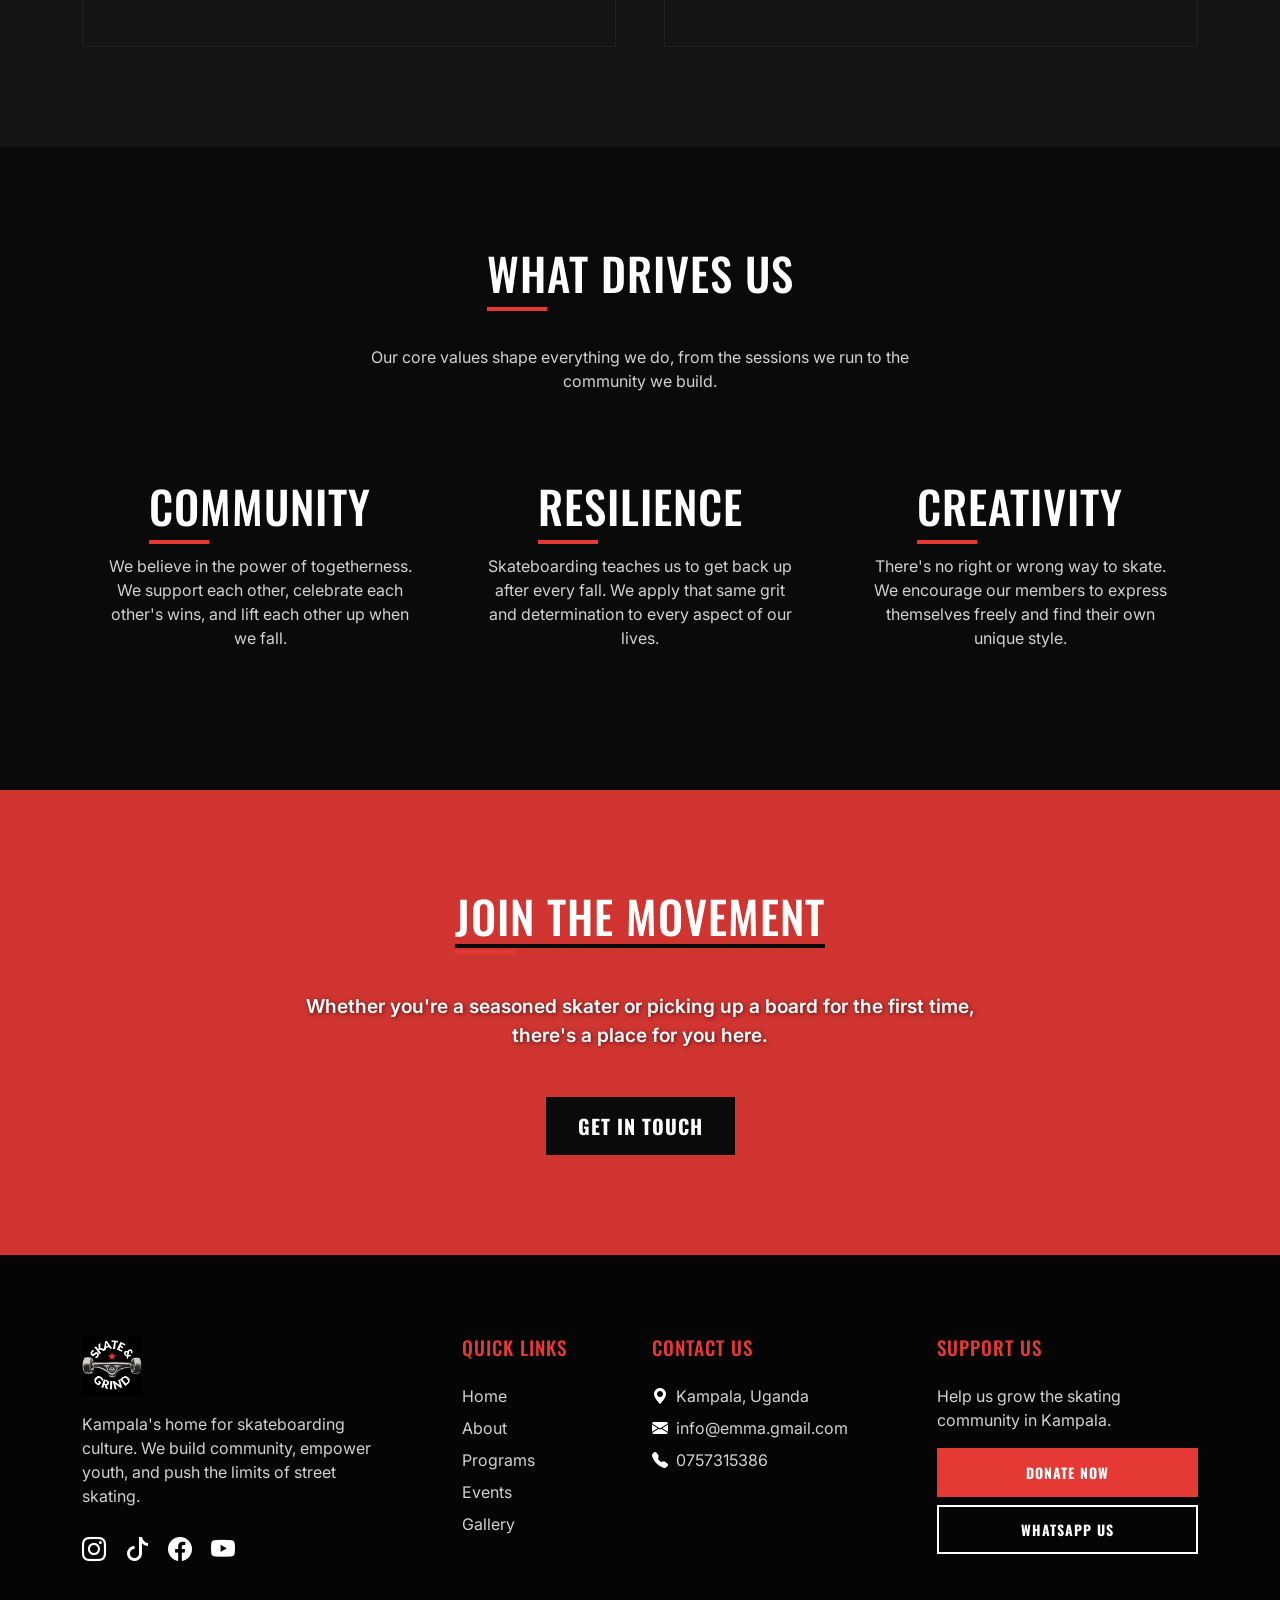
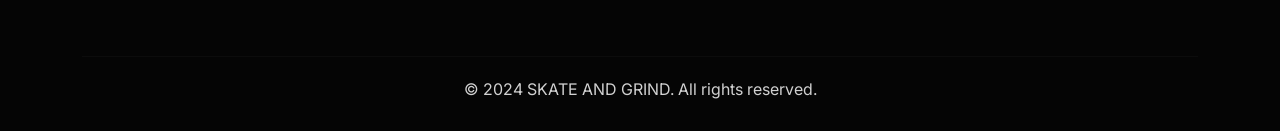
==== commit f1d27c2f: "add images" ====
--- a/about.html
+++ b/about.html
@@ -58,7 +58,7 @@
             <div class="row align-items-center">
                 <div class="col-lg-6 mb-5 mb-lg-0 reveal-left">
                     <div class="img-collage">
-                        <img src="https://images.unsplash.com/photo-1520045892732-304bc3ac5d8e?q=80&w=800&auto=format&fit=crop" alt="Skateboarder performing a trick in Kampala" class="img-fluid w-100">
+                        <img src="images/g.jpg" alt="Skateboarder performing a trick in Kampala" class="img-fluid w-100">
                         <img src="images/IMG_2981.JPG.jpeg" alt="Group of skaters hanging out" class="img-fluid img-2">
                     </div>
                 </div>
--- a/css/style.css
+++ b/css/style.css
@@ -181,8 +181,8 @@
 
 .skate-card img {
     border-radius: 0;
-    height: 380px;
-    object-fit: cover;
+    height: 500px;
+    object-fit:cover;
     transition: transform 0.5s ease;
 }
 .skate-card:hover img {
@@ -195,17 +195,28 @@
 /* Image Collage */
 .img-collage {
     position: relative;
-}
-.img-collage img {
+    padding-bottom: 60px; /* space for the overlapping second image */
+}
+
+.img-collage img:first-child {
+    width: 50%;
+    height: 400px;              /* fixed height — adjust if needed */
+    object-fit:contain;          /* crops instead of stretching */
+    object-position: center;    /* keeps the skater centered */
     border: 3px solid var(--primary-black);
     box-shadow: 0 10px 30px rgba(0,0,0,0.5);
 }
+
 .img-collage .img-2 {
     position: absolute;
-    bottom: -30px;
-    right: -30px;
-    width: 60%;
+    bottom: 0;
+    right: 0;
+    width: 65%;
+    height: 280px;              /* smaller than the main image */
+    object-fit: cover;
+    object-position: center;
     border: 3px solid var(--accent-red);
+    box-shadow: 0 10px 30px rgba(0,0,0,0.5);
 }
 
 /* Footer */
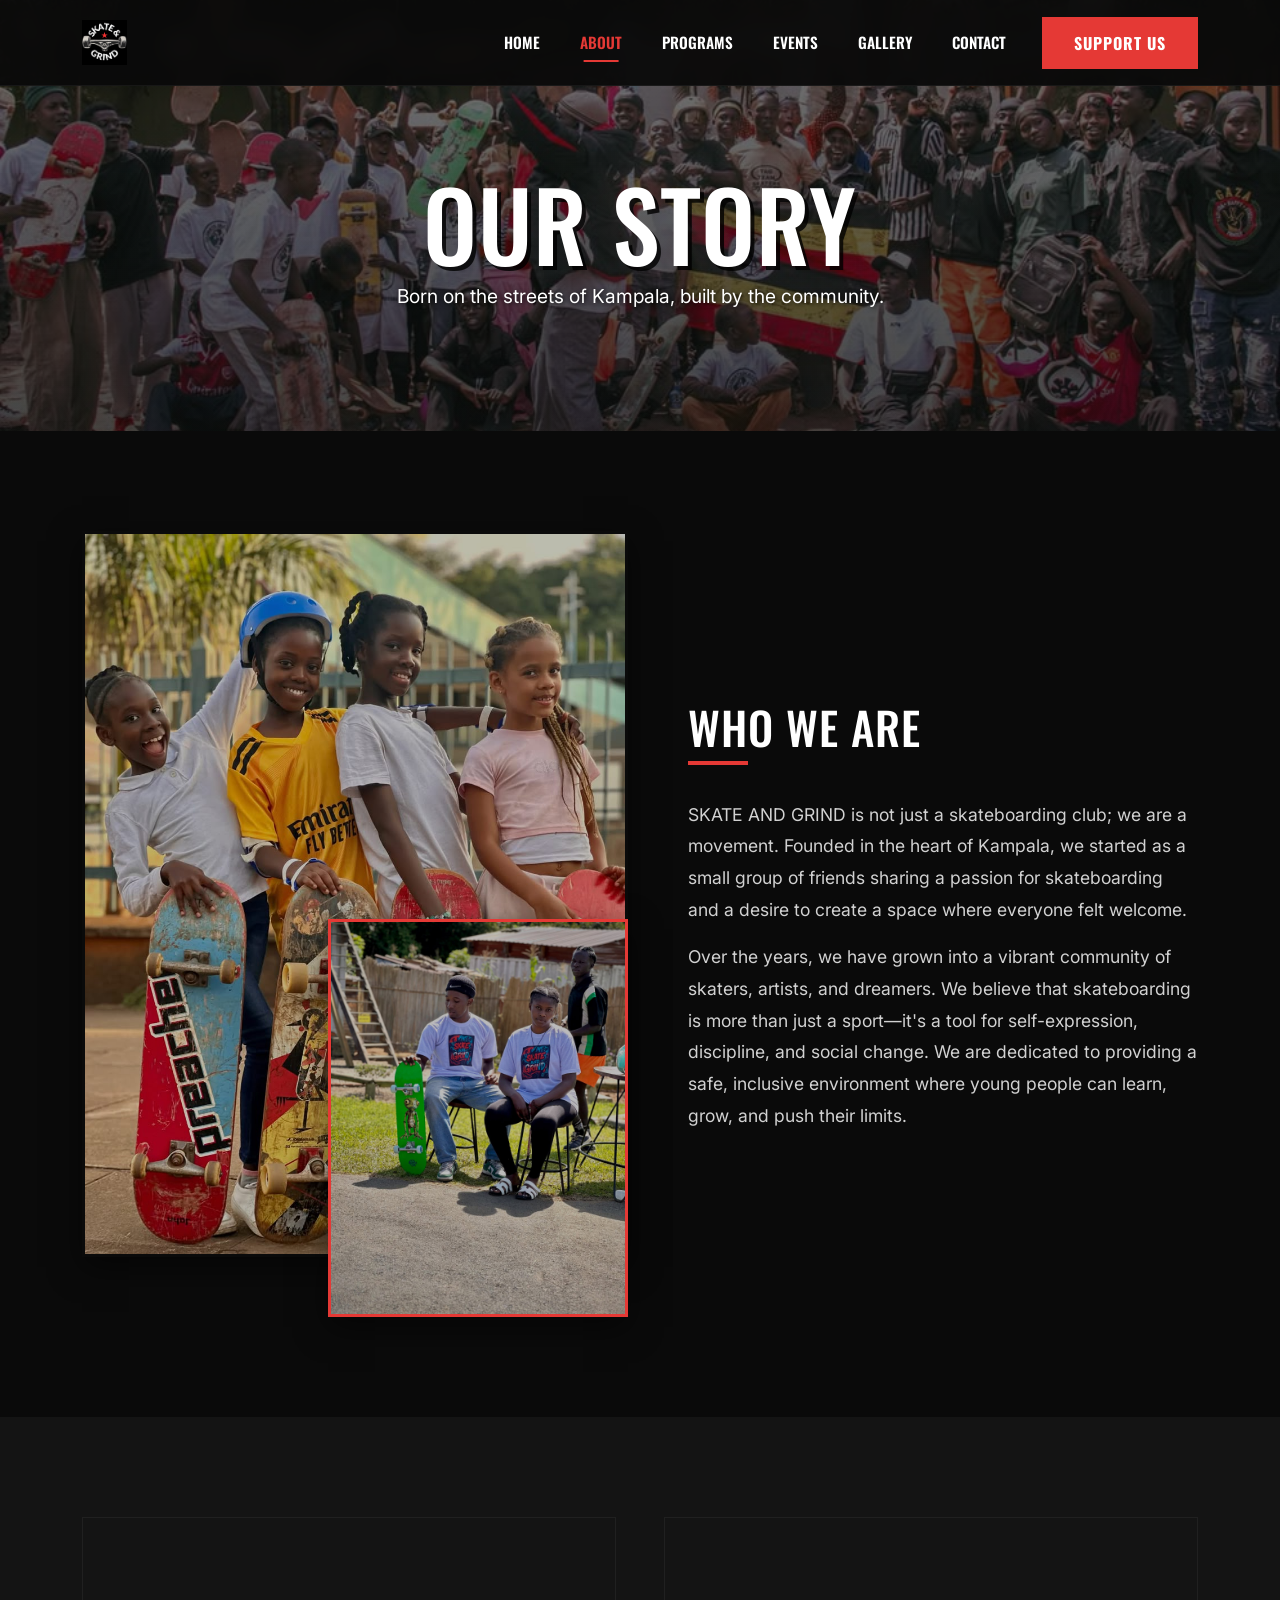
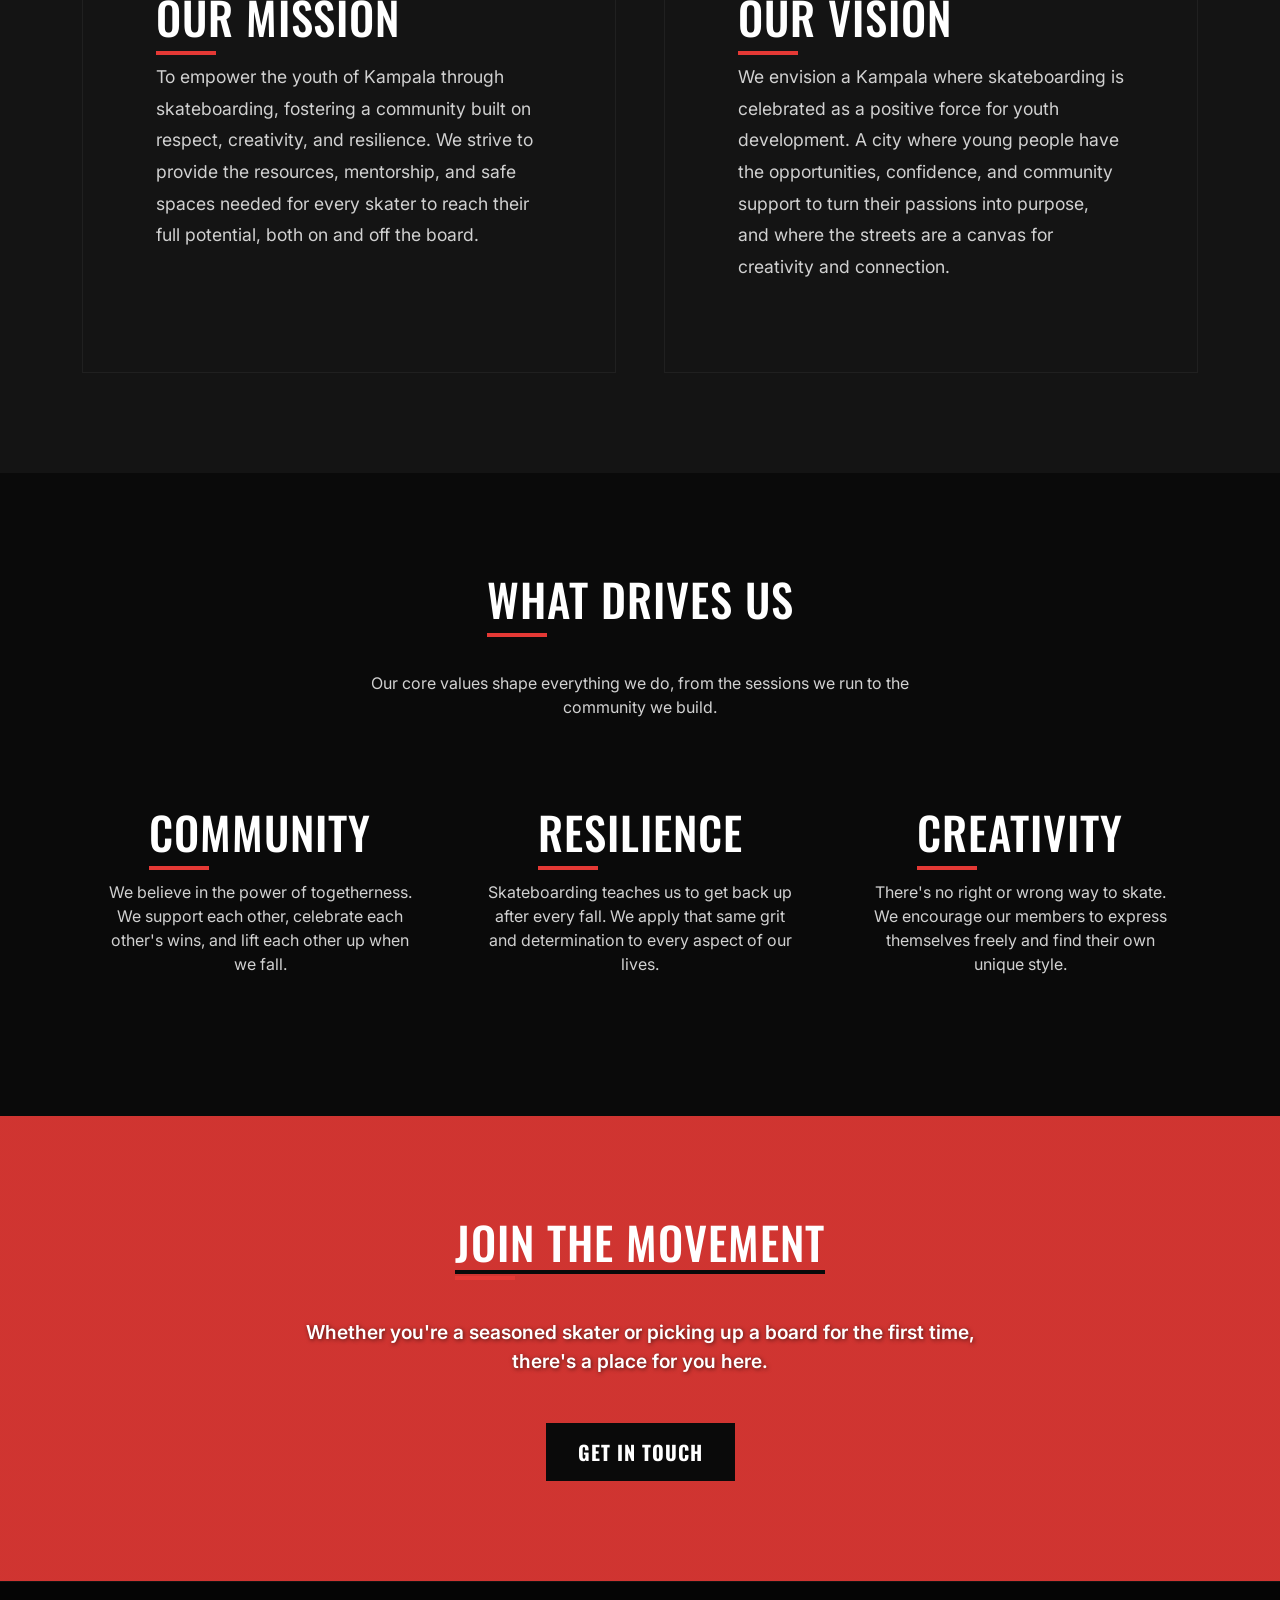
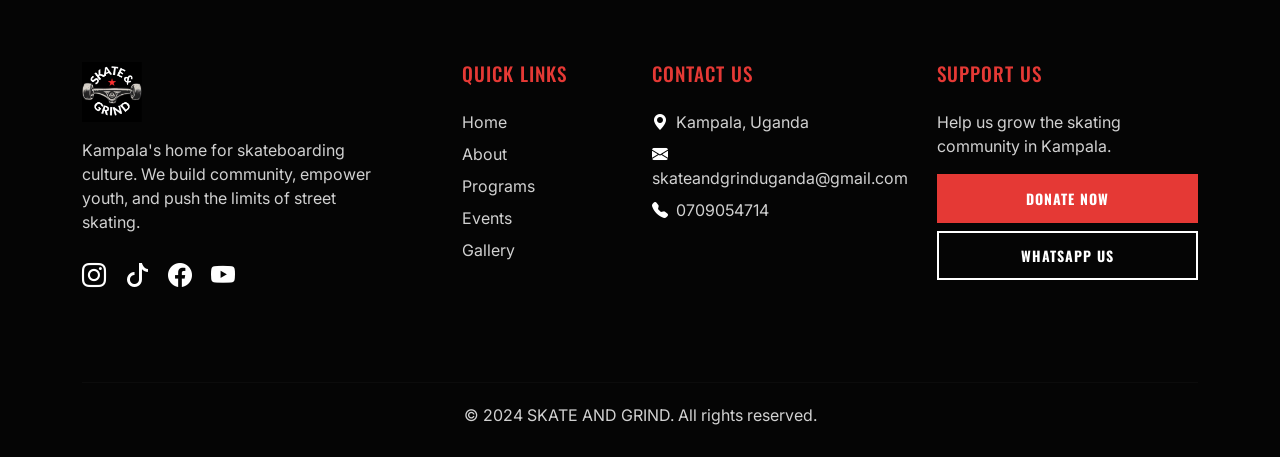
==== commit fb0acadc: "making changes" ====
--- a/about.html
+++ b/about.html
@@ -59,7 +59,7 @@
                 <div class="col-lg-6 mb-5 mb-lg-0 reveal-left">
                     <div class="img-collage">
                         <img src="images/g.jpg" alt="Skateboarder performing a trick in Kampala" class="img-fluid w-100">
-                        <img src="images/IMG_2981.JPG.jpeg" alt="Group of skaters hanging out" class="img-fluid img-2">
+                        <img src="images/sis.jpg" alt="Group of skaters hanging out" class="img-fluid img-2">
                     </div>
                 </div>
                 <div class="col-lg-6 ps-lg-5 mt-5 mt-lg-0 reveal-right">
@@ -154,10 +154,10 @@
                     <img src="images/logo.png" alt="SKATE AND GRIND Logo" style="max-height: 60px;" class="mb-3">
                     <p class="text-muted pe-lg-5">Kampala's home for skateboarding culture. We build community, empower youth, and push the limits of street skating.</p>
                     <div class="mt-4">
-                        <a href="#" class="social-icon" aria-label="Instagram"><i class="bi bi-instagram"></i></a>
-                        <a href="#" class="social-icon" aria-label="TikTok"><i class="bi bi-tiktok"></i></a>
-                        <a href="#" class="social-icon" aria-label="Facebook"><i class="bi bi-facebook"></i></a>
-                        <a href="#" class="social-icon" aria-label="YouTube"><i class="bi bi-youtube"></i></a>
+                        <a href="https://www.instagram.com/skateandgrind_" class="social-icon" aria-label="Instagram" target="_blank" rel="noopener"><i class="bi bi-instagram"></i></a>
+                        <a href="https://www.tiktok.com/@skateandgrind" class="social-icon" aria-label="TikTok" target="_blank" rel="noopener"><i class="bi bi-tiktok"></i></a>
+                        <a href="https://www.facebook.com/share/1GswXHmTnB/" class="social-icon" aria-label="Facebook" target="_blank" rel="noopener"><i class="bi bi-facebook"></i></a>
+                         <a href="https://www.youtube.com/@skateandgrind" class="social-icon" aria-label="YouTube" target="_blank"><i class="bi bi-youtube"></i></a> 
                     </div>
                 </div>
                 <div class="col-lg-2 col-md-4 mb-4">
@@ -174,15 +174,15 @@
                     <h5>Contact Us</h5>
                     <ul class="list-unstyled text-muted">
                         <li class="mb-2"><i class="bi bi-geo-alt-fill me-2 text-white"></i>Kampala, Uganda</li>
-                        <li class="mb-2"><i class="bi bi-envelope-fill me-2 text-white"></i>info@emma.gmail.com</li>
-                        <li class="mb-2"><i class="bi bi-telephone-fill me-2 text-white"></i>0757315386</li>
+                        <li class="mb-2"><i class="bi bi-envelope-fill me-2 text-white"></i>skateandgrinduganda@gmail.com</li>
+                        <li class="mb-2"><i class="bi bi-telephone-fill me-2 text-white"></i>0709054714</li>
                     </ul>
                 </div>
                 <div class="col-lg-3 col-md-4 mb-4">
                     <h5>Support Us</h5>
                     <p class="text-muted">Help us grow the skating community in Kampala.</p>
-                    <a href="support.html" class="btn btn-skate btn-sm w-100 mb-2">Donate Now</a>
-                    <a href="https://wa.me/256757315386" class="btn btn-outline-skate btn-sm w-100" target="_blank">WhatsApp Us</a>
+                    <a href="https://gofund.me/8bfc0080b" class="btn btn-skate btn-sm w-100 mb-2" target="_blank" rel="noopener">Donate Now</a>
+                    <a href="https://wa.me/256709054714" class="btn btn-outline-skate btn-sm w-100" target="_blank" rel="noopener">WhatsApp Us</a>
                 </div>
             </div>
             <hr style="border-color: rgba(255,255,255,0.1); margin-top: 40px; margin-bottom: 20px;">
--- a/css/style.css
+++ b/css/style.css
@@ -6,7 +6,7 @@
     --secondary-black: #141414;
     --primary-white: #FFFFFF;
     --accent-red: #E53935;
-    --text-grey: #D1D1D1; /* Brightened from #A0A0A0 for better readability */
+    --text-grey: #D1D1D1;
 }
 
 body {
@@ -23,7 +23,7 @@
     letter-spacing: 1px;
 }
 
-/* Navbar */
+/* ============ NAVBAR ============ */
 .navbar {
     background-color: rgba(10, 10, 10, 0.95);
     backdrop-filter: blur(10px);
@@ -47,7 +47,7 @@
     color: var(--accent-red) !important;
 }
 
-/* Buttons */
+/* ============ BUTTONS ============ */
 .btn-skate {
     background-color: var(--accent-red);
     color: var(--primary-white);
@@ -83,13 +83,12 @@
     transform: translateY(-2px);
 }
 
-/* Hero Section */
+/* ============ HERO SECTION ============ */
 .hero-section {
     min-height: 100vh;
     display: flex;
     align-items: center;
     position: relative;
-    /* ✅ New — balanced, image shows through */
     background: linear-gradient(rgba(10, 10, 10, 0.55), rgba(10, 10, 10, 0.75)), url('../images/hero-bg.jpg') center/cover no-repeat;
     padding-top: 80px;
 }
@@ -97,17 +96,17 @@
     font-size: clamp(3.5rem, 12vw, 9rem);
     line-height: 0.9;
     margin-bottom: 20px;
-    text-shadow: 4px 4px 0px rgba(0, 0, 0, 0.8); /* Stronger shadow */
+    text-shadow: 4px 4px 0px rgba(0, 0, 0, 0.8);
 }
 .hero-title span {
     color: var(--accent-red);
     -webkit-text-stroke: 2px var(--primary-white);
 }
 .hero-section p {
-    text-shadow: 1px 1px 5px rgba(0, 0, 0, 0.9); /* Added shadow for readability */
-}
-
-/* Marquee Ticker */
+    text-shadow: 1px 1px 5px rgba(0, 0, 0, 0.9);
+}
+
+/* ============ MARQUEE TICKER ============ */
 .marquee {
     background-color: var(--accent-red);
     color: var(--primary-white);
@@ -133,57 +132,111 @@
     100% { transform: translateX(-50%); }
 }
 
-/* Section Styling */
+/* ============ SECTION STYLING ============ */
 .section-padding {
     padding: 100px 0;
+    overflow: hidden; /* Prevent fixed backgrounds from overflowing */
 }
 .section-title {
     font-size: 2.8rem;
     margin-bottom: 20px;
     position: relative;
     display: inline-block;
+    max-width: 100%;
+    word-wrap: break-word;
 }
 .section-title::after {
     content: '';
     position: absolute;
     bottom: -10px;
     left: 0;
-    width: 60px;
+    width: 0;
     height: 4px;
     background-color: var(--accent-red);
-}
-
-/* Override Bootstrap's default muted text for better contrast on dark backgrounds */
+    transition: width 0.6s cubic-bezier(0.25, 0.46, 0.45, 0.94);
+}
+.section-title.revealed::after,
+.section-title:hover::after {
+    width: 60px;
+}
+
+/* Override Bootstrap's muted text */
 .text-muted {
     color: var(--text-grey) !important;
 }
 
-/* Cards */
+/* ============ CARDS (FIXED FOR PORTRAIT IMAGES) ============ */
 .skate-card {
     background-color: var(--secondary-black);
     border: 1px solid rgba(255, 255, 255, 0.05);
     border-radius: 0;
-    transition: all 0.3s ease;
+    transition: transform 0.4s cubic-bezier(0.25, 0.46, 0.45, 0.94),
+                border-color 0.3s ease,
+                box-shadow 0.4s ease;
     height: 100%;
     overflow: hidden;
+    position: relative;
 }
 .skate-card:hover {
     transform: translateY(-8px);
     border-color: var(--accent-red);
     box-shadow: 0 10px 30px rgba(229, 57, 53, 0.15);
 }
-/* .skate-card img {
-    border-radius: 0;
-    height: 250px;
-    object-fit: cover;
+.skate-card::before {
+    content: '';
+    position: absolute;
+    top: 0;
+    left: 0;
+    width: 100%;
+    height: 3px;
+    background: var(--accent-red);
+    transform: scaleX(0);
+    transform-origin: left;
+    transition: transform 0.4s ease;
+    z-index: 2;
+}
+.skate-card:hover::before {
+    transform: scaleX(1);
+}
+/* New Wrapper for the blurred effect */
+.card-img-wrapper {
+    position: relative;
+    width: 100%;
+    height: 380px; /* Adjust height if needed */
+    overflow: hidden;
+    display: flex;
+    align-items: center;
+    justify-content: center;
+    background-size: cover;
+    background-position: center;
+}
+
+/* The blurred background layer */
+.card-img-wrapper::before {
+    content: '';
+    position: absolute;
+    top: 0;
+    left: 0;
+    right: 0;
+    bottom: 0;
+    background: inherit;
+    filter: blur(20px) brightness(0.4); /* Blurs and darkens the image */
+    z-index: 1;
+}
+
+/* The actual sharp image */
+.card-img-wrapper img {
+    position: relative;
+    z-index: 2;
+    max-width: 100%;
+    max-height: 100%;
+    object-fit: contain; /* Shows full image */
+    background-color: transparent !important; /* Removes the black background */
     transition: transform 0.5s ease;
-} */
-
-.skate-card img {
-    border-radius: 0;
-    height: 500px;
-    object-fit:cover;
-    transition: transform 0.5s ease;
+}
+
+.skate-card:hover .card-img-wrapper img {
+    transform: scale(1.05);
 }
 .skate-card:hover img {
     transform: scale(1.05);
@@ -192,34 +245,38 @@
     padding: 25px;
 }
 
-/* Image Collage */
+/* ============ IMAGE COLLAGE (FIXED FOR PORTRAIT) ============ */
 .img-collage {
     position: relative;
-    padding-bottom: 60px; /* space for the overlapping second image */
-}
-
+    padding-bottom: 60px;
+}
 .img-collage img:first-child {
-    width: 50%;
-    height: 400px;              /* fixed height — adjust if needed */
-    object-fit:contain;          /* crops instead of stretching */
-    object-position: center;    /* keeps the skater centered */
+    width: 100%;
+    height: auto;                 /* Natural height, no cropping */
+    object-fit: contain;
     border: 3px solid var(--primary-black);
     box-shadow: 0 10px 30px rgba(0,0,0,0.5);
-}
-
+    display: block;
+    animation: floatY 6s ease-in-out infinite;
+}
 .img-collage .img-2 {
     position: absolute;
     bottom: 0;
     right: 0;
-    width: 65%;
-    height: 280px;              /* smaller than the main image */
-    object-fit: cover;
-    object-position: center;
+    width: 55%;
+    height: auto;
+    object-fit: contain;
     border: 3px solid var(--accent-red);
     box-shadow: 0 10px 30px rgba(0,0,0,0.5);
-}
-
-/* Footer */
+    background-color: #000;
+    animation: floatY 6s ease-in-out infinite 1s;
+}
+@keyframes floatY {
+    0%, 100% { transform: translateY(0); }
+    50% { transform: translateY(-10px); }
+}
+
+/* ============ FOOTER ============ */
 footer {
     background-color: #050505;
     padding: 80px 0 30px;
@@ -250,35 +307,7 @@
     transform: translateY(-3px);
 }
 
-/* Animations */
-.fade-in-up {
-    animation: fadeInUp 1s ease forwards;
-    opacity: 0;
-    transform: translateY(30px);
-}
-@keyframes fadeInUp {
-    to {
-        opacity: 1;
-        transform: translateY(0);
-    }
-}
-
-/* Mobile Responsiveness for Image Collage */
-@media (max-width: 767.98px) {
-    .img-collage .img-2 {
-        position: relative;
-        bottom: auto;
-        right: auto;
-        width: 100%;
-        margin-top: 15px;
-        border: 3px solid var(--accent-red);
-    }
-    .img-collage img {
-        margin-bottom: 0;
-    }
-}
-
-/* Gallery Grid */
+/* ============ GALLERY GRID (FIXED FOR PORTRAIT) ============ */
 .gallery-item {
     position: relative;
     overflow: hidden;
@@ -288,7 +317,8 @@
 .gallery-item img {
     width: 100%;
     height: 300px;
-    object-fit: cover;
+    object-fit: contain;          /* Shows full image */
+    background-color: #000;       /* Blends with theme */
     transition: transform 0.5s ease;
 }
 .gallery-item:hover img {
@@ -320,7 +350,7 @@
     transform: translateY(0);
 }
 
-/* Enhanced Lightbox */
+/* ============ LIGHTBOX ============ */
 #lightboxModal .modal-content {
     background-color: rgba(10, 10, 10, 0.95);
     border: none;
@@ -335,7 +365,7 @@
 #lightboxImage {
     max-width: 100%;
     max-height: 80vh;
-    object-fit: contain; /* Prevents stretching or cropping */
+    object-fit: contain;
     box-shadow: 0 10px 30px rgba(0,0,0,0.8);
     border: 1px solid rgba(255, 255, 255, 0.1);
 }
@@ -376,13 +406,8 @@
     border-radius: 20px;
     letter-spacing: 1px;
 }
-@media (max-width: 768px) {
-    .lightbox-nav-btn { width: 40px; height: 40px; font-size: 1.2rem; }
-    .lightbox-prev { left: 5px; }
-    .lightbox-next { right: 5px; }
-}
-
-/* ===== CUSTOM LIGHTBOX (Mobile-First) ===== */
+
+/* ============ CUSTOM LIGHTBOX ============ */
 .custom-lightbox {
     position: fixed;
     top: 0;
@@ -504,24 +529,7 @@
     letter-spacing: 2px;
 }
 
-/* Small phone tweaks */
-@media (max-width: 576px) {
-    .custom-lightbox img {
-        max-width: 100%;
-        max-height: 70vh;
-    }
-    .custom-lightbox .lightbox-nav-btn {
-        width: 38px;
-        height: 38px;
-        font-size: 1.1rem;
-    }
-    .custom-lightbox .lightbox-prev { left: 5px; }
-    .custom-lightbox .lightbox-next { right: 5px; }
-    .lightbox-info { bottom: 10px; padding: 0 50px; }
-    .lightbox-info h5 { font-size: 0.95rem; }
-}
-
-/* ===== GLOBAL OVERFLOW FIX ===== */
+/* ============ GLOBAL OVERFLOW FIX ============ */
 html {
     overflow-x: hidden;
     scroll-behavior: smooth;
@@ -534,44 +542,6 @@
 img, video, iframe {
     max-width: 100%;
     height: auto;
-}
-
-/* Fix the About page image collage on mobile */
-@media (max-width: 991.98px) {
-    .img-collage {
-        margin-bottom: 40px;
-        padding-right: 20px;
-    }
-    .img-collage .img-2 {
-        position: relative;
-        bottom: auto;
-        right: auto;
-        width: 100%;
-        margin-top: 15px;
-        border: 3px solid var(--accent-red);
-    }
-}
-
-/* Prevent huge hero titles from overflowing on tiny phones */
-@media (max-width: 400px) {
-    .hero-title {
-        font-size: 2.5rem !important;
-        word-break: break-word;
-    }
-    .section-title {
-        font-size: 1.8rem;
-    }
-}
-
-/* Make sure the section title underline doesn't push the layout */
-.section-title {
-    max-width: 100%;
-    word-wrap: break-word;
-}
-
-/* Prevent the fixed CTA section backgrounds from overflowing */
-.section-padding {
-    overflow: hidden;
 }
 
 /* ============ SCROLL REVEAL ANIMATIONS ============ */
@@ -659,53 +629,6 @@
 }
 .btn-skate:hover::after {
     left: 100%;
-}
-
-/* ============ SECTION TITLE UNDERLINE ANIMATION ============ */
-.section-title::after {
-    transition: width 0.6s cubic-bezier(0.25, 0.46, 0.45, 0.94);
-    width: 0;
-}
-.section-title.revealed::after,
-.section-title:hover::after {
-    width: 60px;
-}
-
-/* ============ CARD ENHANCED HOVER ============ */
-.skate-card {
-    transition: transform 0.4s cubic-bezier(0.25, 0.46, 0.45, 0.94),
-                border-color 0.3s ease,
-                box-shadow 0.4s ease;
-}
-.skate-card::before {
-    content: '';
-    position: absolute;
-    top: 0;
-    left: 0;
-    width: 100%;
-    height: 3px;
-    background: var(--accent-red);
-    transform: scaleX(0);
-    transform-origin: left;
-    transition: transform 0.4s ease;
-}
-.skate-card {
-    position: relative;
-}
-.skate-card:hover::before {
-    transform: scaleX(1);
-}
-
-/* ============ IMAGE COLLAGE FLOAT ============ */
-.img-collage img:first-child {
-    animation: floatY 6s ease-in-out infinite;
-}
-.img-collage .img-2 {
-    animation: floatY 6s ease-in-out infinite 1s;
-}
-@keyframes floatY {
-    0%, 100% { transform: translateY(0); }
-    50% { transform: translateY(-10px); }
 }
 
 /* ============ BACK TO TOP BUTTON ============ */
@@ -740,15 +663,6 @@
     color: var(--accent-red);
     transform: translateY(-4px);
 }
-@media (max-width: 576px) {
-    #backToTop {
-        bottom: 15px;
-        right: 15px;
-        width: 42px;
-        height: 42px;
-        font-size: 1.1rem;
-    }
-}
 
 /* ============ NAVBAR LINK UNDERLINE ============ */
 .navbar .nav-link {
@@ -775,6 +689,77 @@
     animation-play-state: paused;
 }
 
+/* ============ MOBILE RESPONSIVENESS ============ */
+@media (max-width: 991.98px) {
+    /* Collage stacks properly */
+    .img-collage {
+        margin-bottom: 40px;
+        padding-right: 0;
+        padding-bottom: 0;
+    }
+    .img-collage .img-2 {
+        position: relative;
+        bottom: auto;
+        right: auto;
+        width: 100%;
+        margin-top: 15px;
+        border: 3px solid var(--accent-red);
+    }
+    /* Slightly shorter cards on tablets */
+    .skate-card img {
+        height: 320px;
+    }
+}
+
+@media (max-width: 768px) {
+    .lightbox-nav-btn { width: 40px; height: 40px; font-size: 1.2rem; }
+    .lightbox-prev { left: 5px; }
+    .lightbox-next { right: 5px; }
+}
+
+@media (max-width: 576px) {
+    /* Smaller back-to-top button */
+    #backToTop {
+        bottom: 15px;
+        right: 15px;
+        width: 42px;
+        height: 42px;
+        font-size: 1.1rem;
+    }
+    /* Shorter program cards on phones */
+    .skate-card img {
+        height: 280px;
+    }
+    /* Shorter gallery tiles on phones */
+    .gallery-item img {
+        height: 220px;
+    }
+    /* Custom Lightbox tweaks */
+    .custom-lightbox img {
+        max-width: 100%;
+        max-height: 70vh;
+    }
+    .custom-lightbox .lightbox-nav-btn {
+        width: 38px;
+        height: 38px;
+        font-size: 1.1rem;
+    }
+    .custom-lightbox .lightbox-prev { left: 5px; }
+    .custom-lightbox .lightbox-next { right: 5px; }
+    .lightbox-info { bottom: 10px; padding: 0 50px; }
+    .lightbox-info h5 { font-size: 0.95rem; }
+}
+
+@media (max-width: 400px) {
+    .hero-title {
+        font-size: 2.5rem !important;
+        word-break: break-word;
+    }
+    .section-title {
+        font-size: 1.8rem;
+    }
+}
+
 /* ============ REDUCED MOTION SUPPORT ============ */
 @media (prefers-reduced-motion: reduce) {
     *, *::before, *::after {
